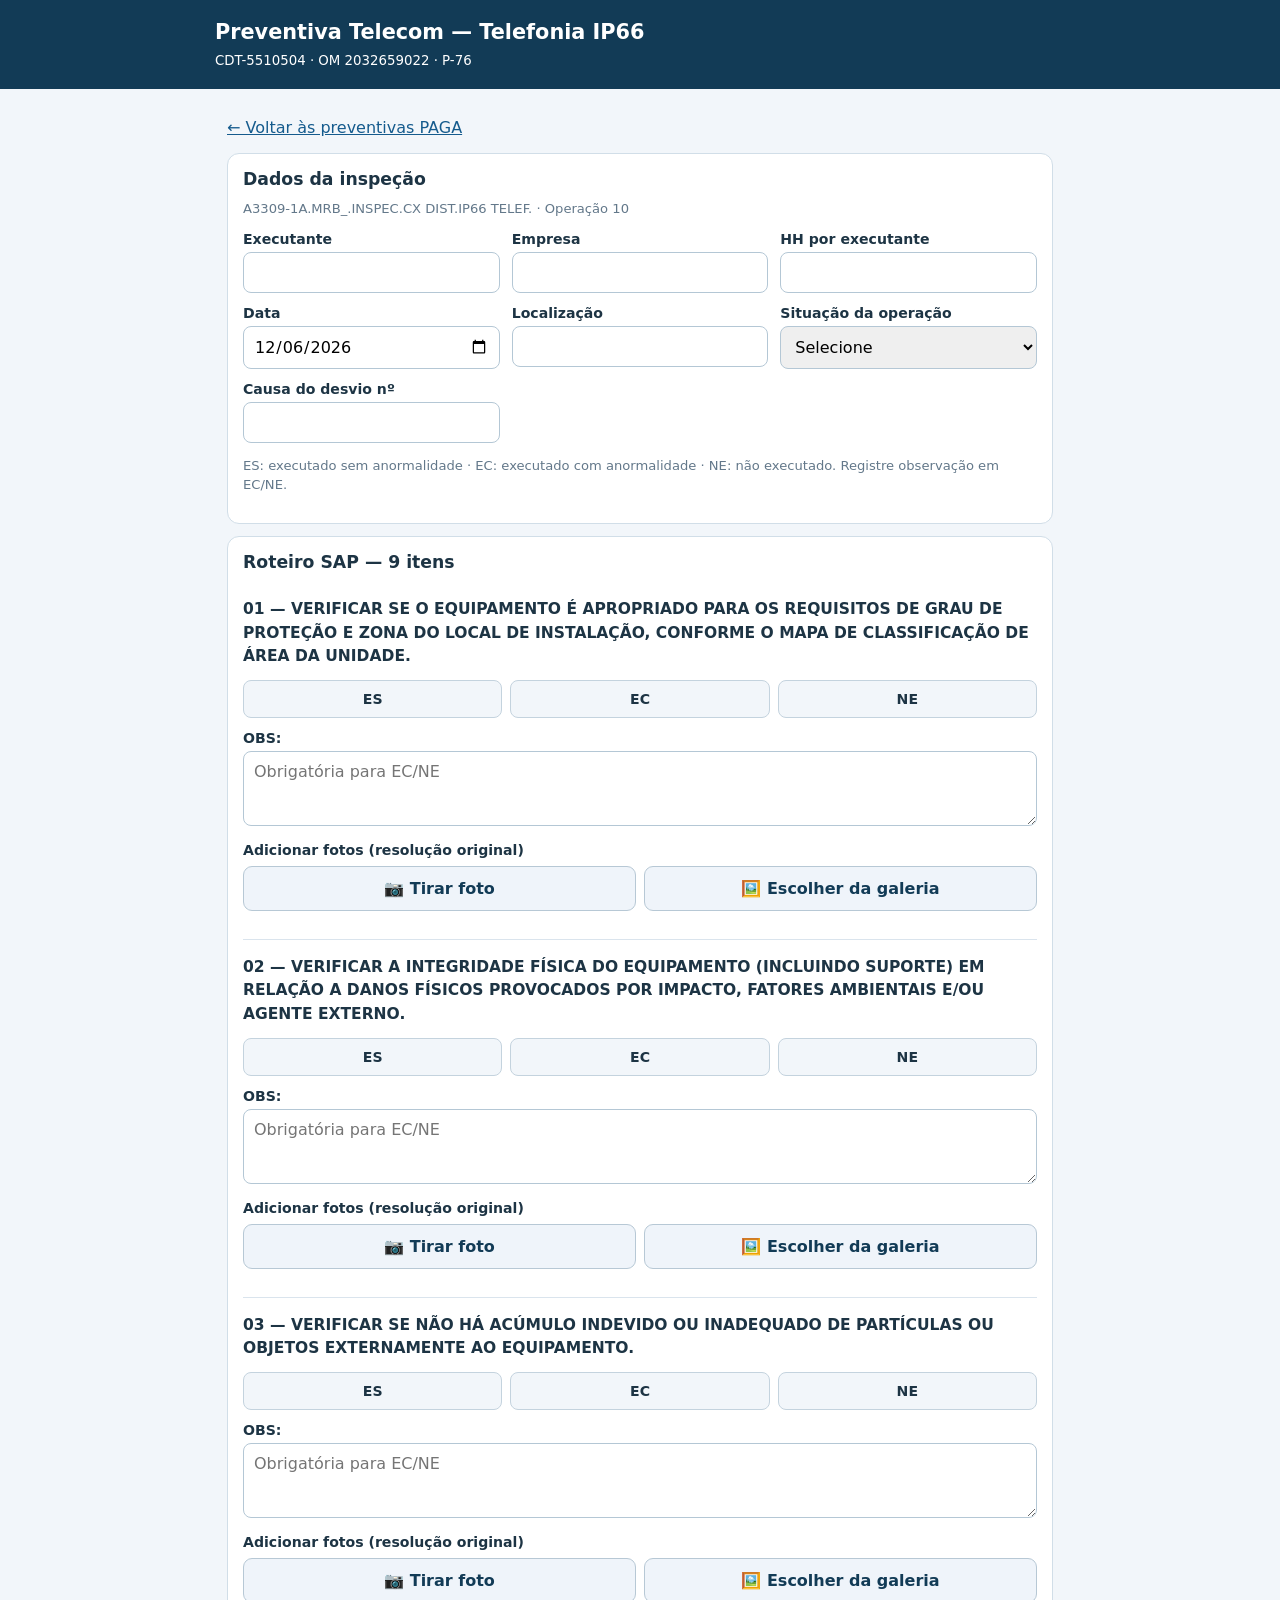
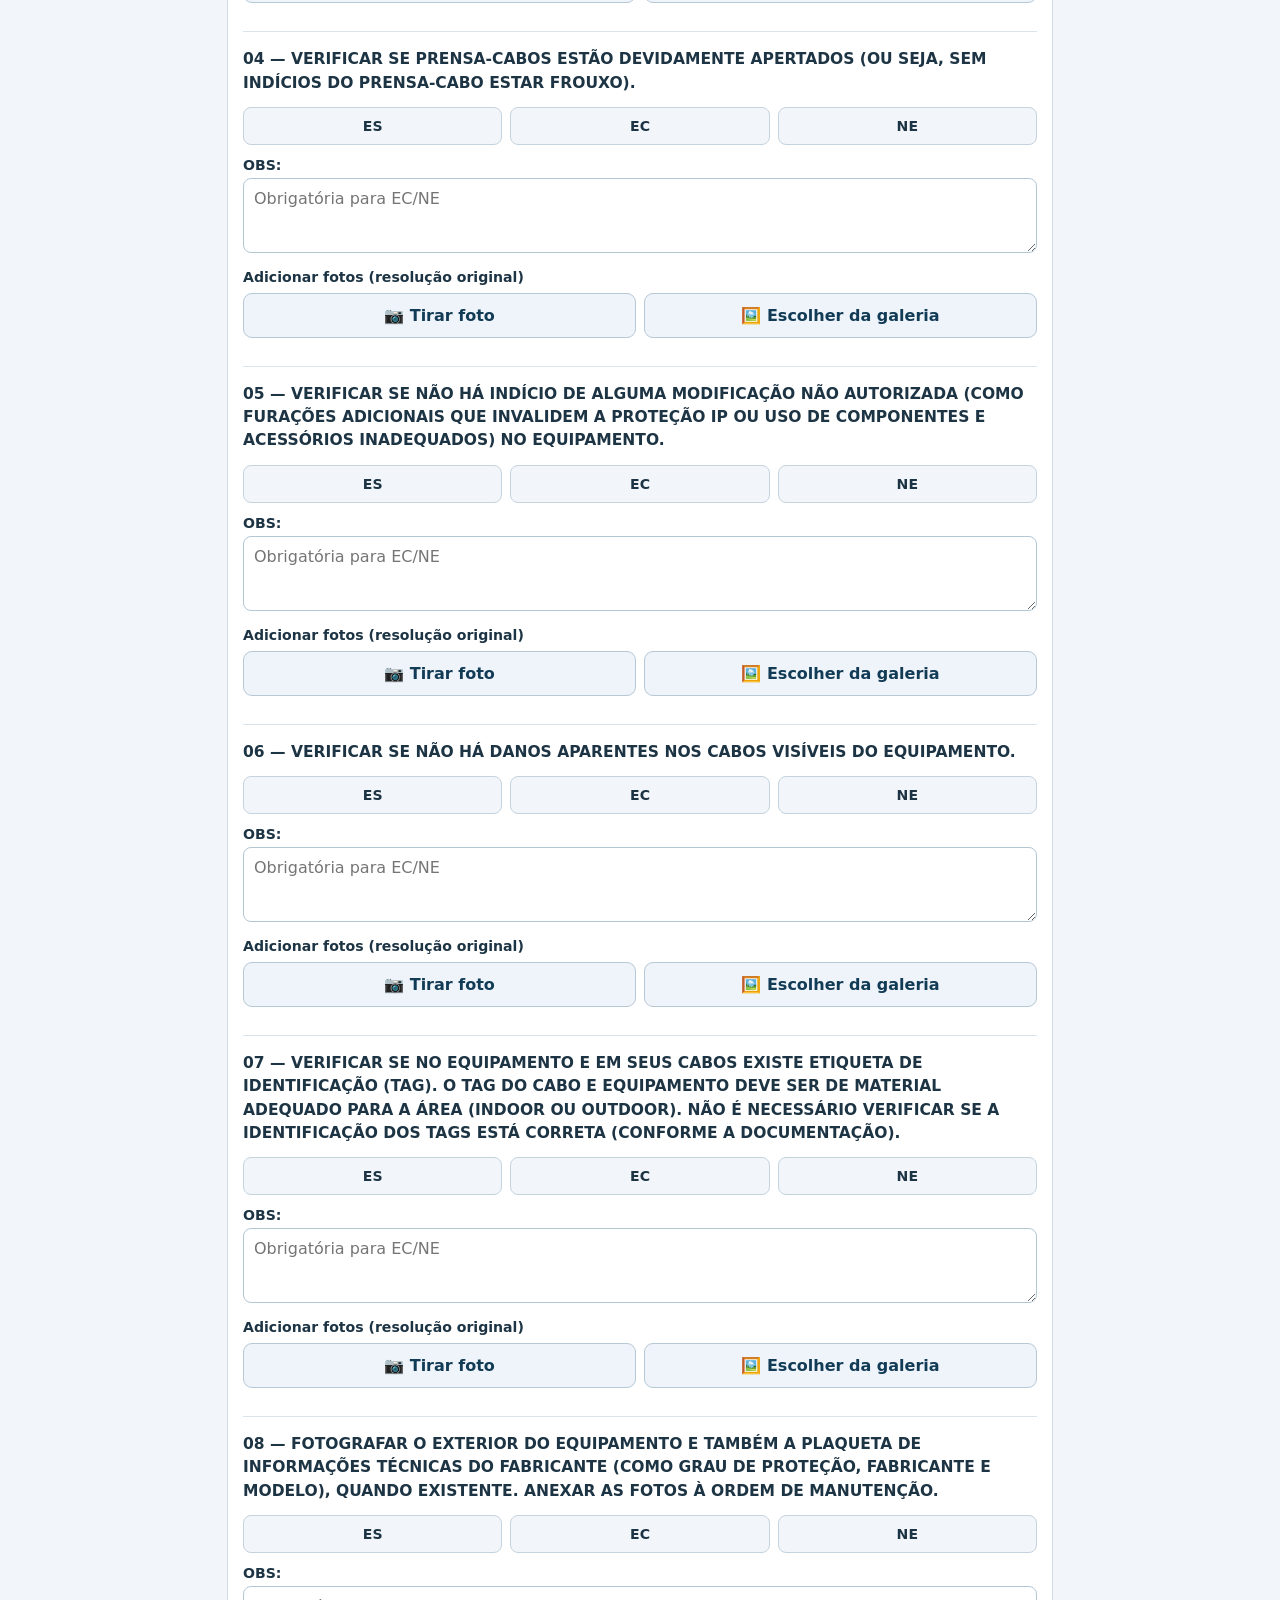
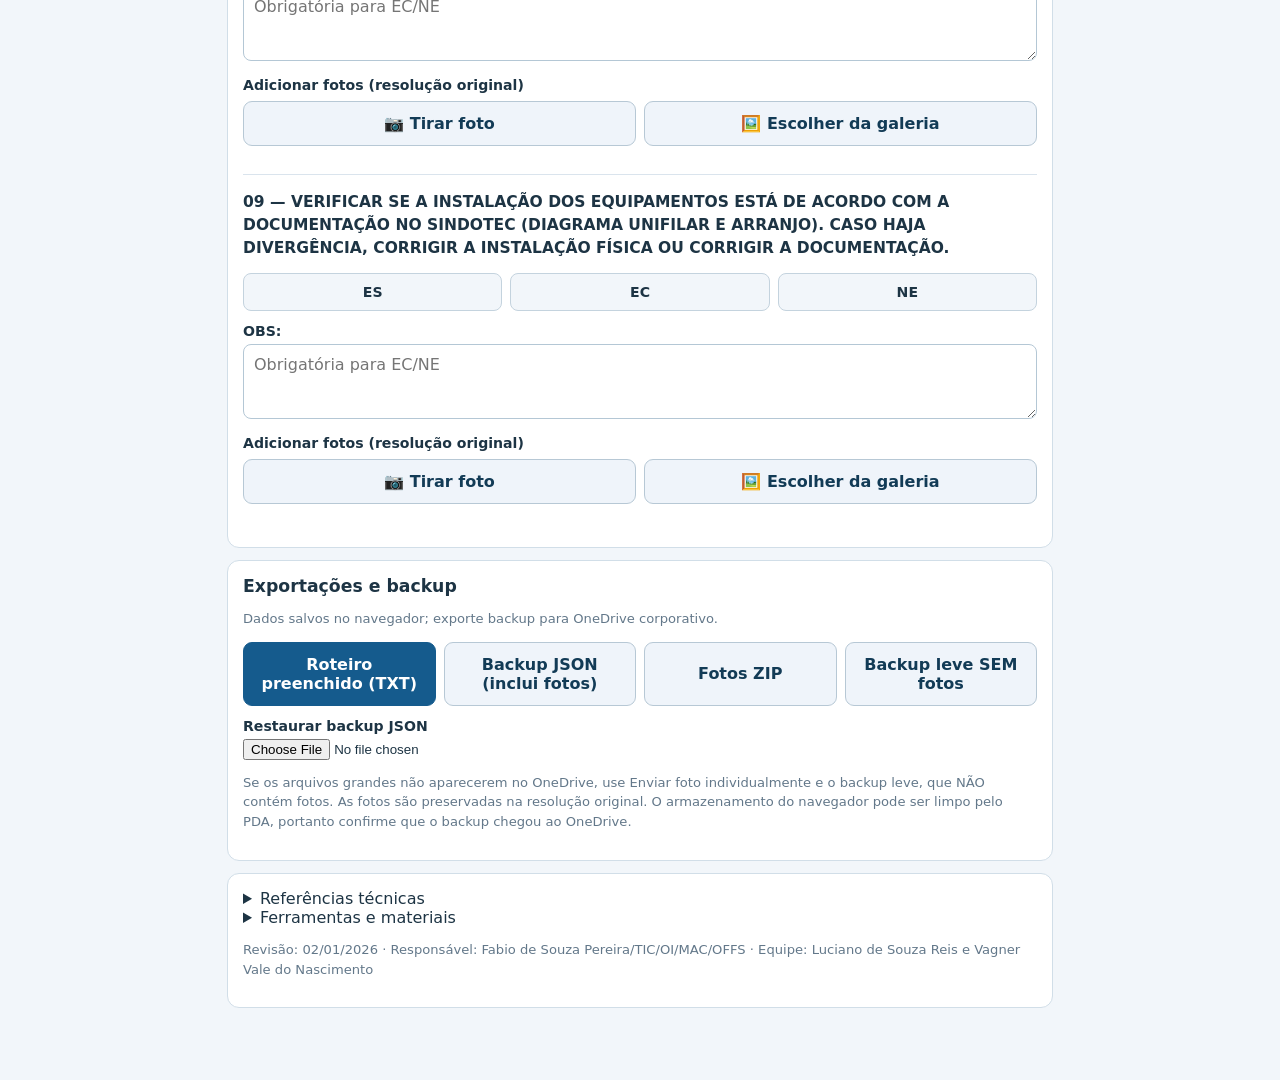
==== cdt.html @ 67b3287f "Facilitar exportação no PDA: envio individual de fotos e backup leve" ====
<!doctype html><html lang="pt-BR"><head><meta charset="utf-8"><meta name="viewport" content="width=device-width,initial-scale=1"><meta name="theme-color" content="#123b56"><title>Preventiva CDT-5510504 | P76</title><style>
:root{font-family:system-ui,-apple-system,Segoe UI,sans-serif;background:#f2f6fa;color:#1d3444}*{box-sizing:border-box}body{margin:0}header{background:#123b56;color:white;padding:20px 14px}header div,main{max-width:850px;margin:auto}h1{font-size:1.3rem;margin:0 0 6px}h2{font-size:1.08rem;margin:0 0 10px}main{padding:13px 12px 60px}.card{background:white;border:1px solid #d1dee8;padding:15px;border-radius:12px;margin:12px 0}label{font-size:.88rem;font-weight:600;display:block;margin:12px 0 5px}input:not([type=radio]):not([type=file]),select,textarea{font:inherit;width:100%;padding:10px;border:1px solid #b4c7d5;border-radius:8px}textarea{min-height:75px;resize:vertical}button{font:inherit;font-weight:600;border:1px solid #b7c8d5;background:#eff4fa;color:#123b56;border-radius:9px;padding:12px;cursor:pointer}.primary{background:#155b8d;color:white;border-color:#155b8d}.grid{display:grid;grid-template-columns:repeat(auto-fit,minmax(210px,1fr));gap:0 12px}.actions{display:flex;flex-wrap:wrap;gap:8px}.actions button{flex:1 1 170px}.item{border-top:1px solid #dae4ed;padding:16px 0}.item:first-child{border:0}.item h3{font-size:.97rem;line-height:1.5;margin:0 0 10px}.statuses{display:flex;gap:8px;margin:12px 0}.statuses label{position:relative;flex:1;margin:0}.statuses input{position:absolute;opacity:0}.statuses span{display:block;background:#f2f6fa;border:1px solid #c4d3de;border-radius:8px;text-align:center;padding:10px}.statuses input:checked+span{background:#155b8d;color:white;border-color:#155b8d}.hint{font-size:.82rem;color:#63788a;line-height:1.5}pre{font:inherit;font-size:.83rem;white-space:pre-wrap;overflow-wrap:anywhere}.photo{display:flex;justify-content:space-between;align-items:center;gap:5px;border-bottom:1px solid #e1e7ef;padding:7px 0;font-size:.86rem}.photo button{padding:5px 8px}.error{color:#b12e25}a{color:#155b8d} .photo-actions{display:flex;gap:8px;flex-wrap:wrap;margin:8px 0 12px}.photo-actions button{flex:1 1 145px;min-height:44px} </style></head><body>
<header><div><h1>Preventiva Telecom — Telefonia IP66</h1><small>CDT-5510504 · OM 2032659022 · P-76</small></div></header>
<main><p><a href="./">← Voltar às preventivas PAGA</a></p>
<section class="card"><h2>Dados da inspeção</h2><div class="hint">A3309-1A.MRB_.INSPEC.CX DIST.IP66 TELEF. · Operação 10</div><div class="grid">
<div><label for="name">Executante</label><input id="name"></div><div><label for="company">Empresa</label><input id="company"></div><div><label for="hours">HH por executante</label><input id="hours" inputmode="decimal"></div><div><label for="date">Data</label><input id="date" type="date"></div><div><label for="location">Localização</label><input id="location"></div><div><label for="outcome">Situação da operação</label><select id="outcome"><option value="">Selecione</option><option>CONCLUÍDA</option><option>NÃO CONCLUÍDA</option><option>NÃO EXECUTADA</option></select></div><div><label for="deviation">Causa do desvio nº</label><input id="deviation"></div></div>
<p class="hint">ES: executado sem anormalidade · EC: executado com anormalidade · NE: não executado. Registre observação em EC/NE.</p></section>
<section class="card"><h2>Roteiro SAP — 9 itens</h2><div id="items"></div></section>
<section class="card"><h2>Exportações e backup</h2><p class="hint" id="saved">Dados salvos no navegador; exporte backup para OneDrive corporativo.</p><div class="actions"><button class="primary" id="txt">Roteiro preenchido (TXT)</button><button id="backup">Backup JSON (inclui fotos)</button><button id="zip">Fotos ZIP</button><button id="light">Backup leve SEM fotos</button></div><label for="restore">Restaurar backup JSON</label><input type="file" id="restore" accept=".json,application/json"><p class="hint">Se os arquivos grandes não aparecerem no OneDrive, use Enviar foto individualmente e o backup leve, que NÃO contém fotos. As fotos são preservadas na resolução original. O armazenamento do navegador pode ser limpo pelo PDA, portanto confirme que o backup chegou ao OneDrive.</p></section>
<section class="card"><details><summary>Referências técnicas</summary><pre id="refs"></pre></details><details><summary>Ferramentas e materiais</summary><pre id="materials"></pre></details><p class="hint">Revisão: 02/01/2026 · Responsável: Fabio de Souza Pereira/TIC/OI/MAC/OFFS · Equipe: Luciano de Souza Reis e Vagner Vale do Nascimento</p></section></main>
<script>
const ITEMS=["VERIFICAR SE O EQUIPAMENTO É APROPRIADO PARA OS REQUISITOS DE GRAU DE PROTEÇÃO E ZONA DO LOCAL DE INSTALAÇÃO, CONFORME O MAPA DE CLASSIFICAÇÃO DE ÁREA DA UNIDADE.","VERIFICAR A INTEGRIDADE FÍSICA DO EQUIPAMENTO (INCLUINDO SUPORTE) EM RELAÇÃO A DANOS FÍSICOS PROVOCADOS POR IMPACTO, FATORES AMBIENTAIS E/OU AGENTE EXTERNO.","VERIFICAR SE NÃO HÁ ACÚMULO INDEVIDO OU INADEQUADO DE PARTÍCULAS OU OBJETOS EXTERNAMENTE AO EQUIPAMENTO.","VERIFICAR SE PRENSA-CABOS ESTÃO DEVIDAMENTE APERTADOS (OU SEJA, SEM INDÍCIOS DO PRENSA-CABO ESTAR FROUXO).","VERIFICAR SE NÃO HÁ INDÍCIO DE ALGUMA MODIFICAÇÃO NÃO AUTORIZADA (COMO FURAÇÕES ADICIONAIS QUE INVALIDEM A PROTEÇÃO IP OU USO DE COMPONENTES E ACESSÓRIOS INADEQUADOS) NO EQUIPAMENTO.","VERIFICAR SE NÃO HÁ DANOS APARENTES NOS CABOS VISÍVEIS DO EQUIPAMENTO.","VERIFICAR SE NO EQUIPAMENTO E EM SEUS CABOS EXISTE ETIQUETA DE IDENTIFICAÇÃO (TAG). O TAG DO CABO E EQUIPAMENTO DEVE SER DE MATERIAL ADEQUADO PARA A ÁREA (INDOOR OU OUTDOOR). NÃO É NECESSÁRIO VERIFICAR SE A IDENTIFICAÇÃO DOS TAGS ESTÁ CORRETA (CONFORME A DOCUMENTAÇÃO).","FOTOGRAFAR O EXTERIOR DO EQUIPAMENTO E TAMBÉM A PLAQUETA DE INFORMAÇÕES TÉCNICAS DO FABRICANTE (COMO GRAU DE PROTEÇÃO, FABRICANTE E MODELO), QUANDO EXISTENTE. ANEXAR AS FOTOS À ORDEM DE MANUTENÇÃO.","VERIFICAR SE A INSTALAÇÃO DOS EQUIPAMENTOS ESTÁ DE ACORDO COM A DOCUMENTAÇÃO NO SINDOTEC (DIAGRAMA UNIFILAR E ARRANJO). CASO HAJA DIVERGÊNCIA, CORRIGIR A INSTALAÇÃO FÍSICA OU CORRIGIR A DOCUMENTAÇÃO."],REFS="PE-1PBR-00208 - MANUAL DE SEGURANÇA (MS)\nPE-1PBR-00210 - MS - PERMISSÃO PARA TRABALHO\nPE-2E&P-00972 - PRESERVAÇÃO DE EQUIPAMENTOS E INSTALAÇÕES DE SUPERFÍCIE DO E&P\nPE-2E&P-00955 - INSPEÇÃO DE INSTALAÇÕES ELÉTRICAS EM ÁREAS CLASSIFICADAS NO E&P\nNR10 - SEGURANÇA EM INSTALAÇÕES E SERVIÇOS EM ELETRICIDADE\nNR37 - SEGURANÇA E SAÚDE EM PLATAFORMAS DE PETRÓLEO – ITEM 37.14.6 E 37.14.8\nABNT NBR IEC 61892-7 - INSTALAÇÕES ELÉTRICAS MARÍTIMAS – PARTE 7: ÁREAS CLASSIFICADAS\nABNT NBR IEC 60079-17 – ATMOSFERAS EXPLOSIVAS – PARTE 17: INSPEÇÃO E MANUTENÇÃO DE INSTALAÇÕES ELÉTRICAS\nMAPA DE CLASSIFICAÇÃO DE AREA DA UNIDADE\nPR-3000.00-5510-760-P17-022 - PRESERVAÇÃO DE EQUIPAMENTOS DE TELECOMUNICAÇÕES EM UNIDADES MARÍTIMAS, DISPONÍVEL NO SINDOTEC\nMANUAL DO EQUIPAMENTO\nFOLHA DE DADOS DO EQUIPAMENTO",MATERIALS="TRINCHA DE 2\"\nESCOVA COM CERDAS DE LATÃO\nCÂMERA OU PDA PARA FOTOGRAFAR O EQUIPAMENTO\nGRAXA LUBRIFICANTE PARA JUNTAS FLANGEADAS, ROSQUEADAS E PARAFUSOS\nPROTETIVO CEROSO COM VCI\nDIFUSOR VCI\nDESENGRAXANTE COM VCI\nINIBIDOR DE CORROSÃO VCI BASE AQUOSA\nPROTETIVO CEROSO COM VCI\nREMOVEDOR DE CORROSÃO EM GEL\nTRAPO\nFITA DE PETROLATO\nGRAXA DE SILICONE PARA O-RING\nVASELINA SÓLIDA",TAG='CDT-5510504',OM='2032659022',KEY='p76-telefonia-cdt-v1';
const $=id=>document.getElementById(id),fields=['name','company','hours','date','location','outcome','deviation'];
const newData=()=>({name:'',company:'',hours:'',date:'',location:'',outcome:'',deviation:'',nextPhoto:1,items:ITEMS.map(()=>({status:'',obs:'',photos:[]}))});
let d=newData(),saveTimer;const esc=s=>String(s||'').replace(/[&<>"']/g,c=>({'&':'&amp;','<' : '&lt;','>':'&gt;','"':'&quot;',"'":'&#39;'}[c]));
function save(){clearTimeout(saveTimer);saveTimer=setTimeout(()=>{try{localStorage.setItem(KEY,JSON.stringify(d));$('saved').textContent='Dados salvos automaticamente no navegador.';$('saved').className='hint'}catch(e){$('saved').textContent='Falha ao salvar: armazenamento bloqueado ou cheio! Exporte backup imediatamente.';$('saved').className='hint error'}},250)}
function seq(){let max=0;d.items.forEach(i=>i.photos.forEach(p=>max=Math.max(max,Number(p.seq)||0)));const n=Math.max(max+1,d.nextPhoto||1);d.nextPhoto=n+1;return n}
function photoName(p){let ext=((p.name.match(/\.([a-z0-9]+)$/i)||[])[1]||(p.type||'image/jpeg').split('/')[1]||'jpg').replace(/[^a-z0-9]/gi,'').toLowerCase();return TAG+'_'+p.seq+'.'+ext}
function draw(){fields.forEach(k=>$(k).value=d[k]||'');const root=$('items');root.replaceChildren();ITEMS.forEach((description,i)=>{const item=d.items[i],div=document.createElement('div');div.className='item';const title=document.createElement('h3');title.textContent=String(i+1).padStart(2,'0')+' — '+description;div.append(title);
const radio=document.createElement('div');radio.className='statuses';for(const s of ['ES','EC','NE']){const l=document.createElement('label'),input=document.createElement('input'),span=document.createElement('span');input.type='radio';input.name='status'+i;input.value=s;input.checked=item.status===s;input.onchange=()=>{item.status=s;save()};span.textContent=s;l.append(input,span);radio.append(l)}div.append(radio);
const ol=document.createElement('label');ol.textContent='OBS:';const ta=document.createElement('textarea');ta.value=item.obs;ta.placeholder='Obrigatória para EC/NE';ta.oninput=()=>{item.obs=ta.value;save()};div.append(ol,ta);
const pl=document.createElement('label');pl.textContent='Adicionar fotos (resolução original)';
const camera=document.createElement('input'),gallery=document.createElement('input');
for(const el of [camera,gallery]){el.type='file';el.accept='image/*';el.style.position='absolute';el.style.width='1px';el.style.height='1px';el.style.opacity='0';el.style.pointerEvents='none';el.tabIndex=-1}
camera.setAttribute('capture','environment');gallery.multiple=true;
const onPhoto=async e=>{for(const f of Array.from(e.target.files||[])){try{const url=await toData(f);item.photos.push({name:f.name,type:f.type,data:url,seq:seq()})}catch(err){alert('Não foi possível ler a foto: '+err.message)}}save();draw()};
camera.onchange=onPhoto;gallery.onchange=onPhoto;
const options=document.createElement('div');options.className='photo-actions';
const take=document.createElement('button');take.type='button';take.textContent='📷 Tirar foto';take.onclick=()=>camera.click();
const choose=document.createElement('button');choose.type='button';choose.textContent='🖼️ Escolher da galeria';choose.onclick=()=>gallery.click();
options.append(take,choose);div.append(pl,options,camera,gallery);
item.photos.forEach((p,j)=>{const line=document.createElement('div');line.className='photo';const txt=document.createElement('span');txt.textContent=photoName(p);const b=document.createElement('button');b.textContent='Excluir';b.onclick=()=>{if(confirm('Excluir esta foto?')){item.photos.splice(j,1);save();draw()}};const send=document.createElement('button');send.textContent='Enviar foto';send.type='button';send.onclick=()=>shareOne(p,photoName(p));line.append(txt,send,b);div.append(line)});root.append(div)})}
function toData(file){return new Promise((res,rej)=>{const r=new FileReader;r.onload=()=>res(r.result);r.onerror=()=>rej(Error('Falha de leitura'));r.readAsDataURL(file)})}
fields.forEach(k=>$(k).addEventListener('input',()=>{d[k]=$(k).value;save()}));
async function shareOne(p,name){try{const b=new Blob([dataBytes(p.data)],{type:p.type||'image/jpeg'}),f=new File([b],name,{type:b.type});if(navigator.share&&navigator.canShare&&navigator.canShare({files:[f]})){await navigator.share({files:[f],title:name});$('saved').textContent='Compartilhamento solicitado para '+name+'. Confira no OneDrive.'}else{download(b,name);$('saved').textContent='Download solicitado para '+name+'. Confira no OneDrive.'}}catch(e){$('saved').textContent=e.name==='AbortError'?'Envio cancelado.':'Falha ao enviar '+name+': '+e.message}}
function download(blob,name){const url=URL.createObjectURL(blob),a=document.createElement('a');a.href=url;a.download=name;document.body.append(a);a.click();a.remove();setTimeout(()=>URL.revokeObjectURL(url),30000)}
$('txt').onclick=()=>{let err=[];d.items.forEach((v,i)=>{if(!v.status)err.push('Item '+(i+1)+' sem status');if(v.status!=='ES'&&v.status&&!v.obs.trim())err.push('Item '+(i+1)+' sem observação')});if(!d.outcome)err.push('Situação da operação não informada');if(err.length&&!confirm(err.join('\n')+'\nExportar mesmo assim?'))return;
const date=d.date?new Date(d.date+'T12:00:00').toLocaleDateString('pt-BR',{weekday:'long',day:'numeric',month:'long',year:'numeric'}):'DATA NÃO INFORMADA';
const lines=[OM+'        10        P.XXXXX.TEL.CAIXA DIST TELEF '+TAG,'',date,'','07:48','','A3309-1A.MRB_.INSPEC.CX DIST.IP66 TELEF.','','EXECUTANTE (S)','','NOME                                   ! EMPRESA  ! HH POR/EXEC',d.name+' ! '+d.company+' ! '+d.hours,'','PREVENTIVA TELECOM ANUAL - INSPECIONAR CAIXA DISTRIBUICAO IP66 TELEFONIA','','PARA STATUS DIFERENTES DE "ES" FAVOR ADICIONAR OBSERVAÇÕES.','','IDENTIFICAR CADA ITEM QUANTO A SUA EXECUÇÃO:','','( ES ) EXECUTADO SEM ANORMALIDADE','( EC ) EXECUTADO COM ANORMALIDADE','( NE ) NÃO EXECUTADO',''];
d.items.forEach((x,i)=>{lines.push(String(i+1).padStart(2,'0')+' ( '+(x.status||'  ')+' ) '+ITEMS[i],'','OBS: '+x.obs);if(x.photos.length)lines.push('FOTOS: '+x.photos.map(photoName).join(', '));lines.push('')});
lines.push('--------------------------------------------------------------','','REFERÊNCIAS TÉCNICAS:','',REFS,'','--------------------------------------------------------------','','FERRAMENTAS E MATERIAIS NECESSÁRIOS:','',MATERIALS,'','--------------------------------------------------------------','','Revisão: 02/01/2026','','Responsável:','-Fabio de Souza Pereira/TIC/OI/MAC/OFFS','','Equipe:','-Luciano de Souza Reis (TIC/OI/MAC/OFFS)','-Vagner Vale do Nascimento/TIC/OI/MAC/OFFS','','................................................................','','01-SITUAÇÃO DA OPERAÇÃO:','','( '+(d.outcome==='CONCLUÍDA'?'X':' ')+' ) CONCLUÍDA ( '+(d.outcome==='NÃO CONCLUÍDA'?'X':' ')+' ) NÃO CONCLUÍDA ( '+(d.outcome==='NÃO EXECUTADA'?'X':' ')+' ) NÃO EXECUTADA','','02-CAUSA DO DESVIO No. ( '+d.deviation+' ) - Usar Tabela 1');
download(new Blob([lines.join('\r\n')],{type:'text/plain;charset=utf-8'}),OM+'_'+TAG+'_preenchida.txt')};
$('backup').onclick=()=>{try{const b=new Blob([JSON.stringify({version:1,exported:new Date().toISOString(),record:d})],{type:'application/json'});$('saved').textContent='Backup de '+(b.size/1048576).toFixed(1)+' MB solicitado. Confira no OneDrive.';download(b,TAG+'_backup.json')}catch(e){$('saved').textContent='Falha na preparação: '+e.message}};
$('light').onclick=()=>{const copy=JSON.parse(JSON.stringify(d));copy.items.forEach(it=>it.photos=[]);download(new Blob([JSON.stringify({version:1,exported:new Date().toISOString(),record:copy})],{type:'application/json'}),TAG+'_backup_SEM_FOTOS.json');$('saved').textContent='Backup SEM FOTOS solicitado. Envie as fotos individualmente.'};
function bytes(s){return new TextEncoder().encode(s)}function dataBytes(data){const v=atob(data.split(',')[1]),a=new Uint8Array(v.length);for(let i=0;i<v.length;i++)a[i]=v.charCodeAt(i);return a}
function crc32(b){let c=0xffffffff;for(const v of b){c^=v;for(let j=0;j<8;j++)c=(c>>>1)^((c&1)?0xedb88320:0)}return (c^0xffffffff)>>>0}
function zip(files){let off=0;const chunks=[],central=[];function put(view,pos,num,size){for(let j=0;j<size;j++)view.setUint8(pos+j,(num>>>(8*j))&255)}for(const f of files){const name=bytes(f.name),payload=f.bytes,crc=crc32(payload),local=new Uint8Array(30+name.length),v=new DataView(local.buffer);put(v,0,0x04034b50,4);put(v,4,20,2);put(v,6,0x0800,2);put(v,14,crc,4);put(v,18,payload.length,4);put(v,22,payload.length,4);put(v,26,name.length,2);local.set(name,30);chunks.push(local,payload);const c=new Uint8Array(46+name.length),cv=new DataView(c.buffer);put(cv,0,0x02014b50,4);put(cv,4,20,2);put(cv,6,20,2);put(cv,8,0x0800,2);put(cv,16,crc,4);put(cv,20,payload.length,4);put(cv,24,payload.length,4);put(cv,28,name.length,2);put(cv,42,off,4);c.set(name,46);central.push(c);off+=local.length+payload.length}const end=new Uint8Array(22),ev=new DataView(end.buffer);put(ev,0,0x06054b50,4);put(ev,8,files.length,2);put(ev,10,files.length,2);put(ev,12,central.reduce((a,c)=>a+c.length,0),4);put(ev,16,off,4);return new Blob([...chunks,...central,end],{type:'application/zip'})}
$('zip').onclick=()=>{const list=d.items.flatMap(i=>i.photos.map(p=>({name:photoName(p),bytes:dataBytes(p.data)})));if(!list.length){alert('Nenhuma foto para exportar.');return}const b=zip(list);$('saved').textContent='ZIP de '+(b.size/1048576).toFixed(1)+' MB solicitado. Se falhar, use Enviar foto.';download(b,TAG+'_fotos.zip')};
$('restore').onchange=async e=>{try{const v=JSON.parse(await e.target.files[0].text()).record;if(!v?.items||v.items.length!==9)throw Error('Backup incompatível');if(!confirm('Substituir os dados atuais?'))return;d=v;draw();save()}catch(err){alert(err.message)}};
$('refs').textContent=REFS;$('materials').textContent=MATERIALS;try{const raw=localStorage.getItem(KEY);if(raw){const v=JSON.parse(raw);if(v.items?.length===9)d=v}else d.date=new Date().toISOString().slice(0,10)}catch(e){$('saved').textContent='Não foi possível carregar o armazenamento anterior.'}draw();
</script></body></html>
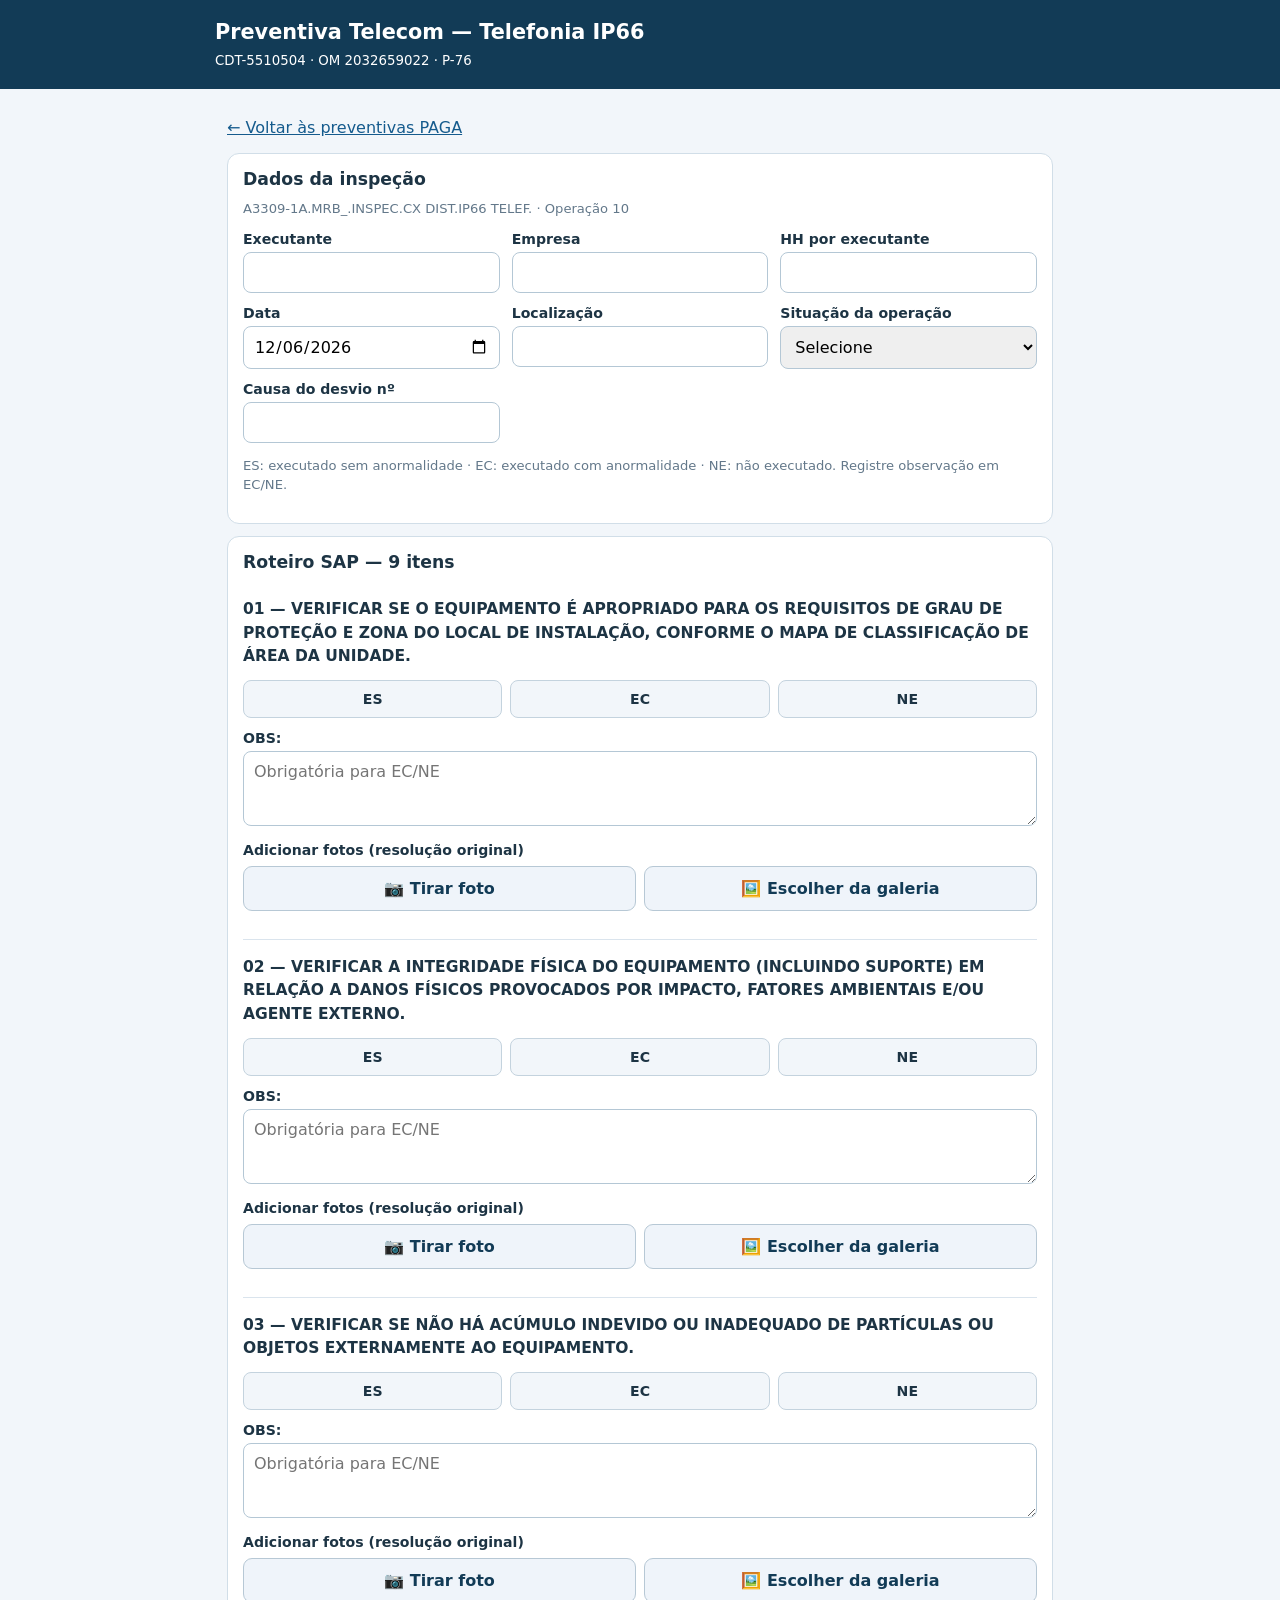
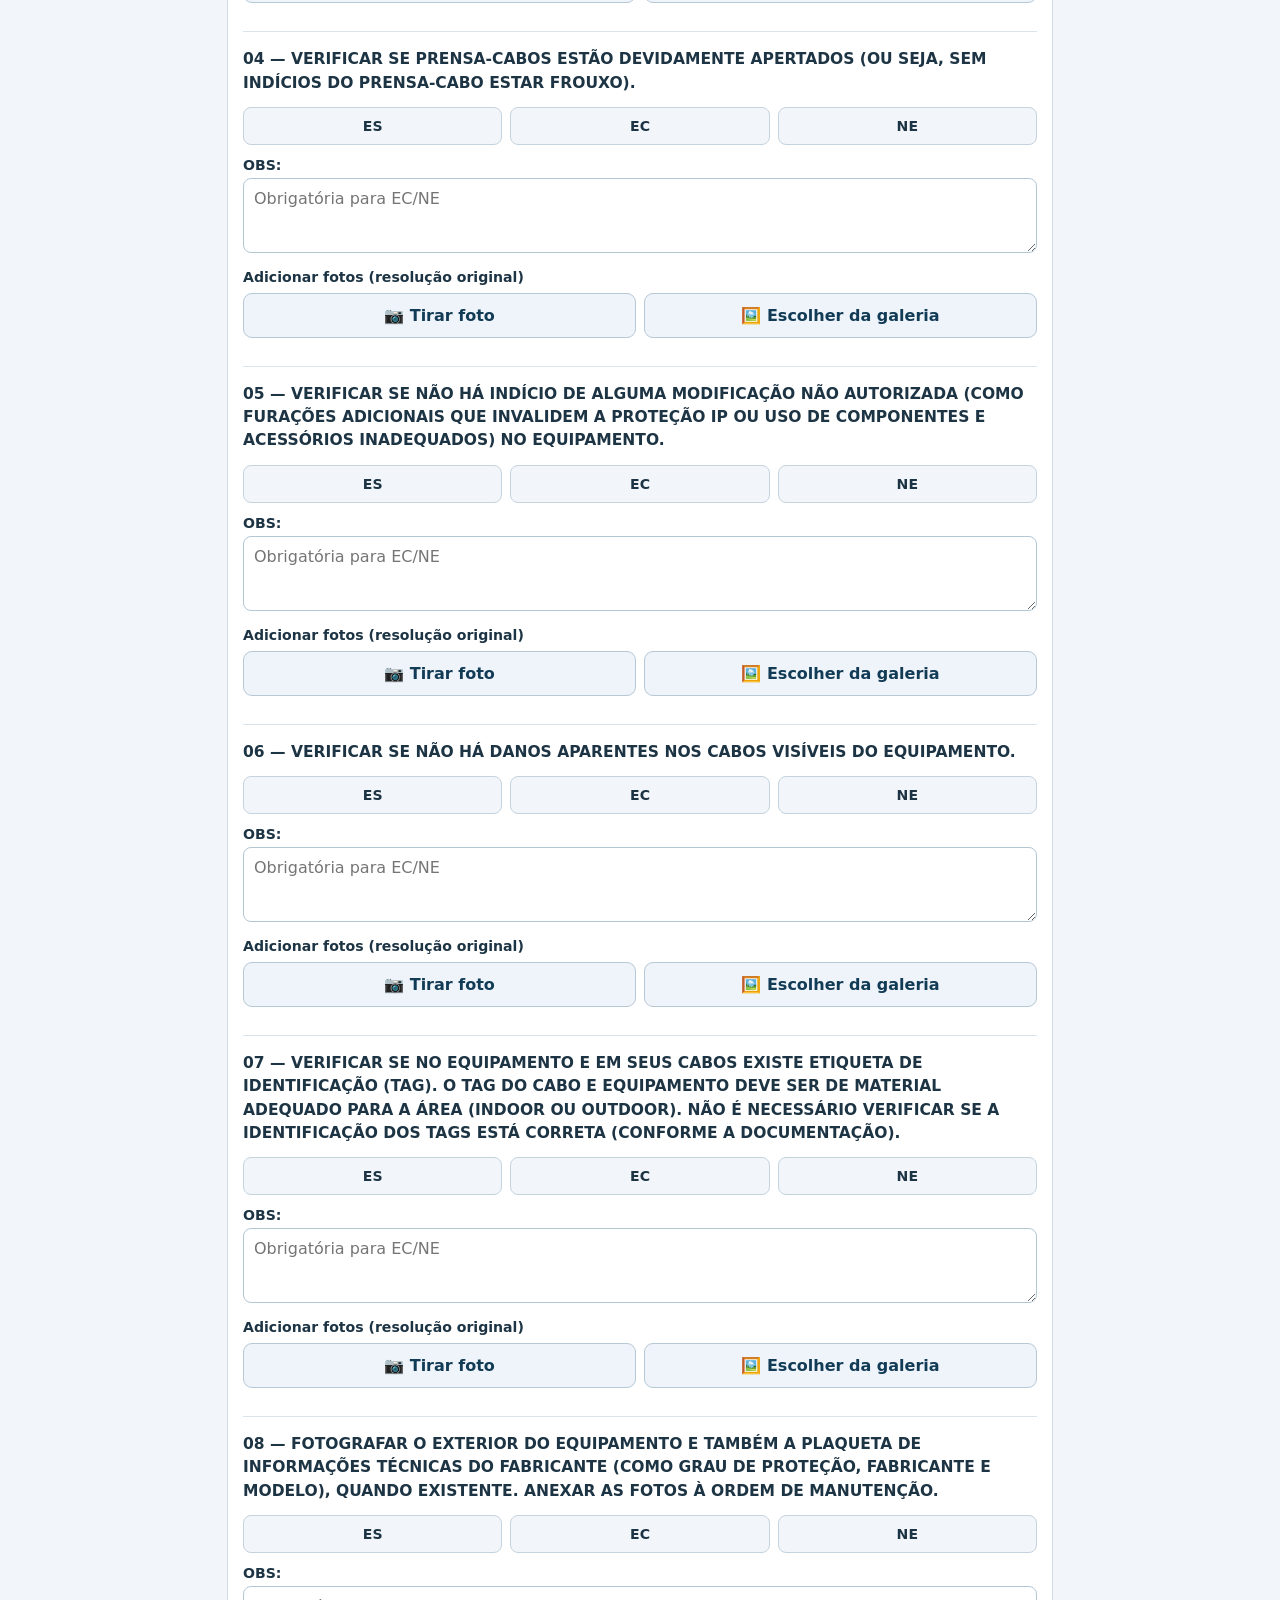
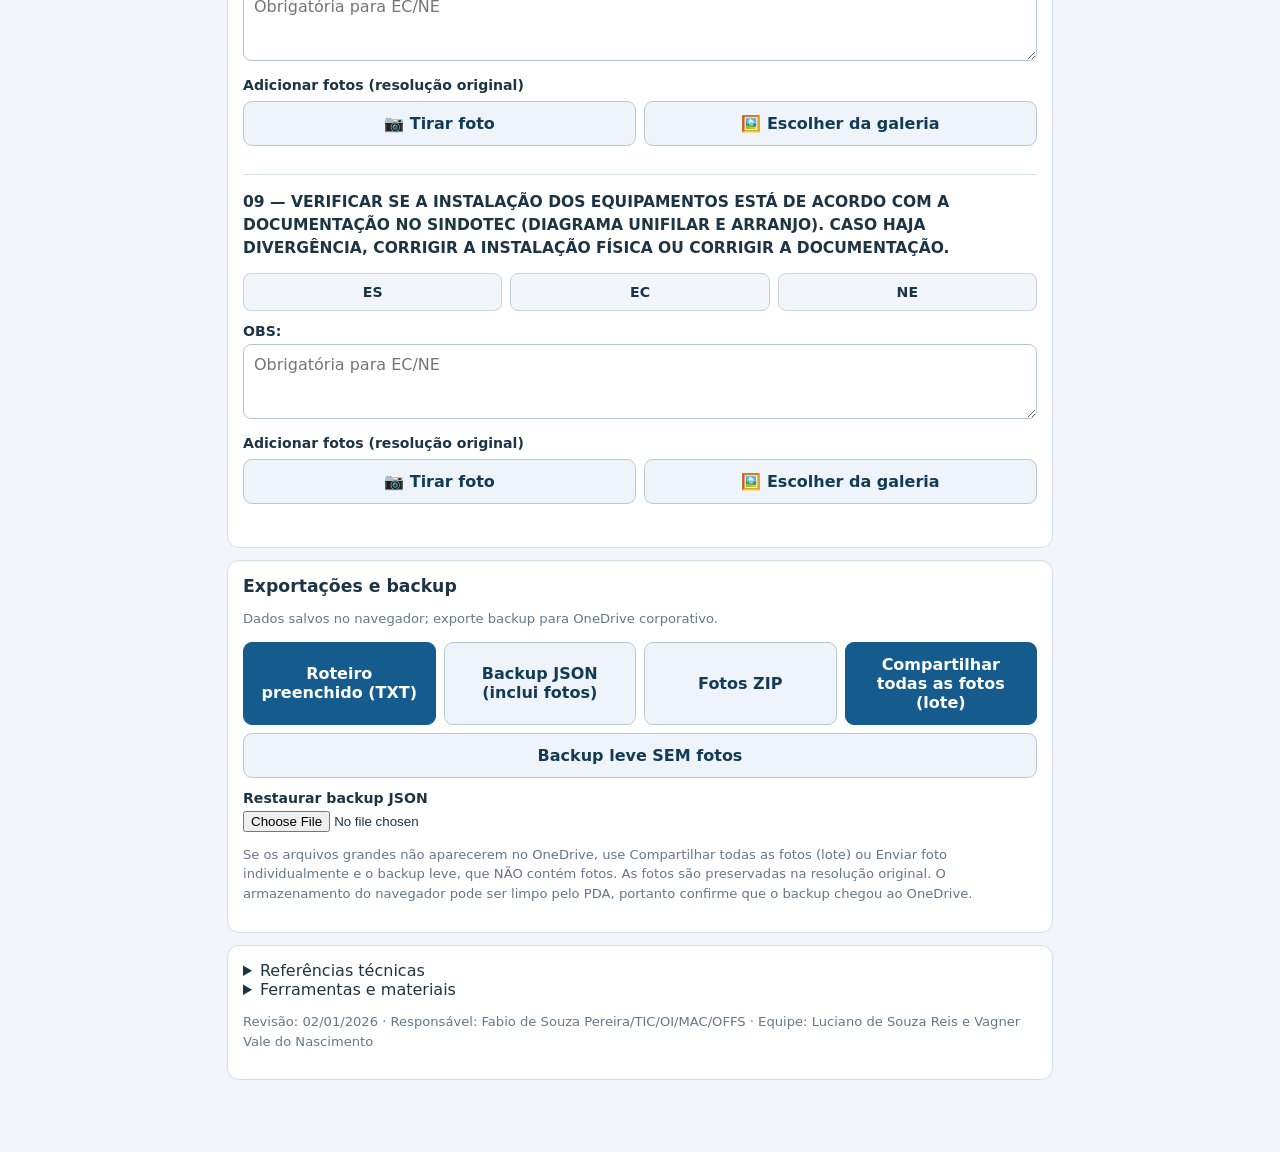
==== commit ba4e9627: "Permitir compartilhar fotos em lote com OneDrive via Android" ====
--- a/cdt.html
+++ b/cdt.html
@@ -6,7 +6,7 @@
 <div><label for="name">Executante</label><input id="name"></div><div><label for="company">Empresa</label><input id="company"></div><div><label for="hours">HH por executante</label><input id="hours" inputmode="decimal"></div><div><label for="date">Data</label><input id="date" type="date"></div><div><label for="location">Localização</label><input id="location"></div><div><label for="outcome">Situação da operação</label><select id="outcome"><option value="">Selecione</option><option>CONCLUÍDA</option><option>NÃO CONCLUÍDA</option><option>NÃO EXECUTADA</option></select></div><div><label for="deviation">Causa do desvio nº</label><input id="deviation"></div></div>
 <p class="hint">ES: executado sem anormalidade · EC: executado com anormalidade · NE: não executado. Registre observação em EC/NE.</p></section>
 <section class="card"><h2>Roteiro SAP — 9 itens</h2><div id="items"></div></section>
-<section class="card"><h2>Exportações e backup</h2><p class="hint" id="saved">Dados salvos no navegador; exporte backup para OneDrive corporativo.</p><div class="actions"><button class="primary" id="txt">Roteiro preenchido (TXT)</button><button id="backup">Backup JSON (inclui fotos)</button><button id="zip">Fotos ZIP</button><button id="light">Backup leve SEM fotos</button></div><label for="restore">Restaurar backup JSON</label><input type="file" id="restore" accept=".json,application/json"><p class="hint">Se os arquivos grandes não aparecerem no OneDrive, use Enviar foto individualmente e o backup leve, que NÃO contém fotos. As fotos são preservadas na resolução original. O armazenamento do navegador pode ser limpo pelo PDA, portanto confirme que o backup chegou ao OneDrive.</p></section>
+<section class="card"><h2>Exportações e backup</h2><p class="hint" id="saved">Dados salvos no navegador; exporte backup para OneDrive corporativo.</p><div class="actions"><button class="primary" id="txt">Roteiro preenchido (TXT)</button><button id="backup">Backup JSON (inclui fotos)</button><button id="zip">Fotos ZIP</button><button id="shareBatch" class="primary">Compartilhar todas as fotos (lote)</button><button id="light">Backup leve SEM fotos</button></div><label for="restore">Restaurar backup JSON</label><input type="file" id="restore" accept=".json,application/json"><p class="hint">Se os arquivos grandes não aparecerem no OneDrive, use Compartilhar todas as fotos (lote) ou Enviar foto individualmente e o backup leve, que NÃO contém fotos. As fotos são preservadas na resolução original. O armazenamento do navegador pode ser limpo pelo PDA, portanto confirme que o backup chegou ao OneDrive.</p></section>
 <section class="card"><details><summary>Referências técnicas</summary><pre id="refs"></pre></details><details><summary>Ferramentas e materiais</summary><pre id="materials"></pre></details><p class="hint">Revisão: 02/01/2026 · Responsável: Fabio de Souza Pereira/TIC/OI/MAC/OFFS · Equipe: Luciano de Souza Reis e Vagner Vale do Nascimento</p></section></main>
 <script>
 const ITEMS=["VERIFICAR SE O EQUIPAMENTO É APROPRIADO PARA OS REQUISITOS DE GRAU DE PROTEÇÃO E ZONA DO LOCAL DE INSTALAÇÃO, CONFORME O MAPA DE CLASSIFICAÇÃO DE ÁREA DA UNIDADE.","VERIFICAR A INTEGRIDADE FÍSICA DO EQUIPAMENTO (INCLUINDO SUPORTE) EM RELAÇÃO A DANOS FÍSICOS PROVOCADOS POR IMPACTO, FATORES AMBIENTAIS E/OU AGENTE EXTERNO.","VERIFICAR SE NÃO HÁ ACÚMULO INDEVIDO OU INADEQUADO DE PARTÍCULAS OU OBJETOS EXTERNAMENTE AO EQUIPAMENTO.","VERIFICAR SE PRENSA-CABOS ESTÃO DEVIDAMENTE APERTADOS (OU SEJA, SEM INDÍCIOS DO PRENSA-CABO ESTAR FROUXO).","VERIFICAR SE NÃO HÁ INDÍCIO DE ALGUMA MODIFICAÇÃO NÃO AUTORIZADA (COMO FURAÇÕES ADICIONAIS QUE INVALIDEM A PROTEÇÃO IP OU USO DE COMPONENTES E ACESSÓRIOS INADEQUADOS) NO EQUIPAMENTO.","VERIFICAR SE NÃO HÁ DANOS APARENTES NOS CABOS VISÍVEIS DO EQUIPAMENTO.","VERIFICAR SE NO EQUIPAMENTO E EM SEUS CABOS EXISTE ETIQUETA DE IDENTIFICAÇÃO (TAG). O TAG DO CABO E EQUIPAMENTO DEVE SER DE MATERIAL ADEQUADO PARA A ÁREA (INDOOR OU OUTDOOR). NÃO É NECESSÁRIO VERIFICAR SE A IDENTIFICAÇÃO DOS TAGS ESTÁ CORRETA (CONFORME A DOCUMENTAÇÃO).","FOTOGRAFAR O EXTERIOR DO EQUIPAMENTO E TAMBÉM A PLAQUETA DE INFORMAÇÕES TÉCNICAS DO FABRICANTE (COMO GRAU DE PROTEÇÃO, FABRICANTE E MODELO), QUANDO EXISTENTE. ANEXAR AS FOTOS À ORDEM DE MANUTENÇÃO.","VERIFICAR SE A INSTALAÇÃO DOS EQUIPAMENTOS ESTÁ DE ACORDO COM A DOCUMENTAÇÃO NO SINDOTEC (DIAGRAMA UNIFILAR E ARRANJO). CASO HAJA DIVERGÊNCIA, CORRIGIR A INSTALAÇÃO FÍSICA OU CORRIGIR A DOCUMENTAÇÃO."],REFS="PE-1PBR-00208 - MANUAL DE SEGURANÇA (MS)\nPE-1PBR-00210 - MS - PERMISSÃO PARA TRABALHO\nPE-2E&P-00972 - PRESERVAÇÃO DE EQUIPAMENTOS E INSTALAÇÕES DE SUPERFÍCIE DO E&P\nPE-2E&P-00955 - INSPEÇÃO DE INSTALAÇÕES ELÉTRICAS EM ÁREAS CLASSIFICADAS NO E&P\nNR10 - SEGURANÇA EM INSTALAÇÕES E SERVIÇOS EM ELETRICIDADE\nNR37 - SEGURANÇA E SAÚDE EM PLATAFORMAS DE PETRÓLEO – ITEM 37.14.6 E 37.14.8\nABNT NBR IEC 61892-7 - INSTALAÇÕES ELÉTRICAS MARÍTIMAS – PARTE 7: ÁREAS CLASSIFICADAS\nABNT NBR IEC 60079-17 – ATMOSFERAS EXPLOSIVAS – PARTE 17: INSPEÇÃO E MANUTENÇÃO DE INSTALAÇÕES ELÉTRICAS\nMAPA DE CLASSIFICAÇÃO DE AREA DA UNIDADE\nPR-3000.00-5510-760-P17-022 - PRESERVAÇÃO DE EQUIPAMENTOS DE TELECOMUNICAÇÕES EM UNIDADES MARÍTIMAS, DISPONÍVEL NO SINDOTEC\nMANUAL DO EQUIPAMENTO\nFOLHA DE DADOS DO EQUIPAMENTO",MATERIALS="TRINCHA DE 2\"\nESCOVA COM CERDAS DE LATÃO\nCÂMERA OU PDA PARA FOTOGRAFAR O EQUIPAMENTO\nGRAXA LUBRIFICANTE PARA JUNTAS FLANGEADAS, ROSQUEADAS E PARAFUSOS\nPROTETIVO CEROSO COM VCI\nDIFUSOR VCI\nDESENGRAXANTE COM VCI\nINIBIDOR DE CORROSÃO VCI BASE AQUOSA\nPROTETIVO CEROSO COM VCI\nREMOVEDOR DE CORROSÃO EM GEL\nTRAPO\nFITA DE PETROLATO\nGRAXA DE SILICONE PARA O-RING\nVASELINA SÓLIDA",TAG='CDT-5510504',OM='2032659022',KEY='p76-telefonia-cdt-v1';
@@ -32,6 +32,7 @@
 item.photos.forEach((p,j)=>{const line=document.createElement('div');line.className='photo';const txt=document.createElement('span');txt.textContent=photoName(p);const b=document.createElement('button');b.textContent='Excluir';b.onclick=()=>{if(confirm('Excluir esta foto?')){item.photos.splice(j,1);save();draw()}};const send=document.createElement('button');send.textContent='Enviar foto';send.type='button';send.onclick=()=>shareOne(p,photoName(p));line.append(txt,send,b);div.append(line)});root.append(div)})}
 function toData(file){return new Promise((res,rej)=>{const r=new FileReader;r.onload=()=>res(r.result);r.onerror=()=>rej(Error('Falha de leitura'));r.readAsDataURL(file)})}
 fields.forEach(k=>$(k).addEventListener('input',()=>{d[k]=$(k).value;save()}));
+async function shareBatchPhotos(){const list=d.items.flatMap(item=>item.photos.map(p=>({p,name:photoName(p)})));if(!list.length){alert('Nenhuma foto registrada.');return}const mb=list.reduce((sum,x)=>sum+(x.p.data?.length||0)*0.75,0)/1048576;if(!confirm('Compartilhar '+list.length+' foto(s) de '+TAG+' em uma operação (aprox. '+mb.toFixed(1)+' MB)? O OneDrive poderá solicitar a pasta uma única vez.'))return;try{if(!navigator.share||!navigator.canShare){$('saved').textContent='Compartilhamento de vários arquivos não disponível no navegador.';return}const files=list.map(x=>{const b=new Blob([dataBytes(x.p.data)],{type:x.p.type||'image/jpeg'});return new File([b],x.name,{type:b.type})});if(!navigator.canShare({files})){$('saved').textContent='PDA não aceita o lote de '+files.length+' fotos ('+mb.toFixed(1)+' MB). Use envio individual.';return}await navigator.share({files,title:'Fotos '+TAG});$('saved').textContent='Compartilhamento do lote solicitado. Confira todas as fotos no OneDrive.'}catch(e){$('saved').textContent=e.name==='AbortError'?'Compartilhamento cancelado.':'Falha no compartilhamento: '+e.message}}
 async function shareOne(p,name){try{const b=new Blob([dataBytes(p.data)],{type:p.type||'image/jpeg'}),f=new File([b],name,{type:b.type});if(navigator.share&&navigator.canShare&&navigator.canShare({files:[f]})){await navigator.share({files:[f],title:name});$('saved').textContent='Compartilhamento solicitado para '+name+'. Confira no OneDrive.'}else{download(b,name);$('saved').textContent='Download solicitado para '+name+'. Confira no OneDrive.'}}catch(e){$('saved').textContent=e.name==='AbortError'?'Envio cancelado.':'Falha ao enviar '+name+': '+e.message}}
 function download(blob,name){const url=URL.createObjectURL(blob),a=document.createElement('a');a.href=url;a.download=name;document.body.append(a);a.click();a.remove();setTimeout(()=>URL.revokeObjectURL(url),30000)}
 $('txt').onclick=()=>{let err=[];d.items.forEach((v,i)=>{if(!v.status)err.push('Item '+(i+1)+' sem status');if(v.status!=='ES'&&v.status&&!v.obs.trim())err.push('Item '+(i+1)+' sem observação')});if(!d.outcome)err.push('Situação da operação não informada');if(err.length&&!confirm(err.join('\n')+'\nExportar mesmo assim?'))return;
@@ -45,6 +46,7 @@
 function bytes(s){return new TextEncoder().encode(s)}function dataBytes(data){const v=atob(data.split(',')[1]),a=new Uint8Array(v.length);for(let i=0;i<v.length;i++)a[i]=v.charCodeAt(i);return a}
 function crc32(b){let c=0xffffffff;for(const v of b){c^=v;for(let j=0;j<8;j++)c=(c>>>1)^((c&1)?0xedb88320:0)}return (c^0xffffffff)>>>0}
 function zip(files){let off=0;const chunks=[],central=[];function put(view,pos,num,size){for(let j=0;j<size;j++)view.setUint8(pos+j,(num>>>(8*j))&255)}for(const f of files){const name=bytes(f.name),payload=f.bytes,crc=crc32(payload),local=new Uint8Array(30+name.length),v=new DataView(local.buffer);put(v,0,0x04034b50,4);put(v,4,20,2);put(v,6,0x0800,2);put(v,14,crc,4);put(v,18,payload.length,4);put(v,22,payload.length,4);put(v,26,name.length,2);local.set(name,30);chunks.push(local,payload);const c=new Uint8Array(46+name.length),cv=new DataView(c.buffer);put(cv,0,0x02014b50,4);put(cv,4,20,2);put(cv,6,20,2);put(cv,8,0x0800,2);put(cv,16,crc,4);put(cv,20,payload.length,4);put(cv,24,payload.length,4);put(cv,28,name.length,2);put(cv,42,off,4);c.set(name,46);central.push(c);off+=local.length+payload.length}const end=new Uint8Array(22),ev=new DataView(end.buffer);put(ev,0,0x06054b50,4);put(ev,8,files.length,2);put(ev,10,files.length,2);put(ev,12,central.reduce((a,c)=>a+c.length,0),4);put(ev,16,off,4);return new Blob([...chunks,...central,end],{type:'application/zip'})}
+$('shareBatch').onclick=shareBatchPhotos;
 $('zip').onclick=()=>{const list=d.items.flatMap(i=>i.photos.map(p=>({name:photoName(p),bytes:dataBytes(p.data)})));if(!list.length){alert('Nenhuma foto para exportar.');return}const b=zip(list);$('saved').textContent='ZIP de '+(b.size/1048576).toFixed(1)+' MB solicitado. Se falhar, use Enviar foto.';download(b,TAG+'_fotos.zip')};
 $('restore').onchange=async e=>{try{const v=JSON.parse(await e.target.files[0].text()).record;if(!v?.items||v.items.length!==9)throw Error('Backup incompatível');if(!confirm('Substituir os dados atuais?'))return;d=v;draw();save()}catch(err){alert(err.message)}};
 $('refs').textContent=REFS;$('materials').textContent=MATERIALS;try{const raw=localStorage.getItem(KEY);if(raw){const v=JSON.parse(raw);if(v.items?.length===9)d=v}else d.date=new Date().toISOString().slice(0,10)}catch(e){$('saved').textContent='Não foi possível carregar o armazenamento anterior.'}draw();
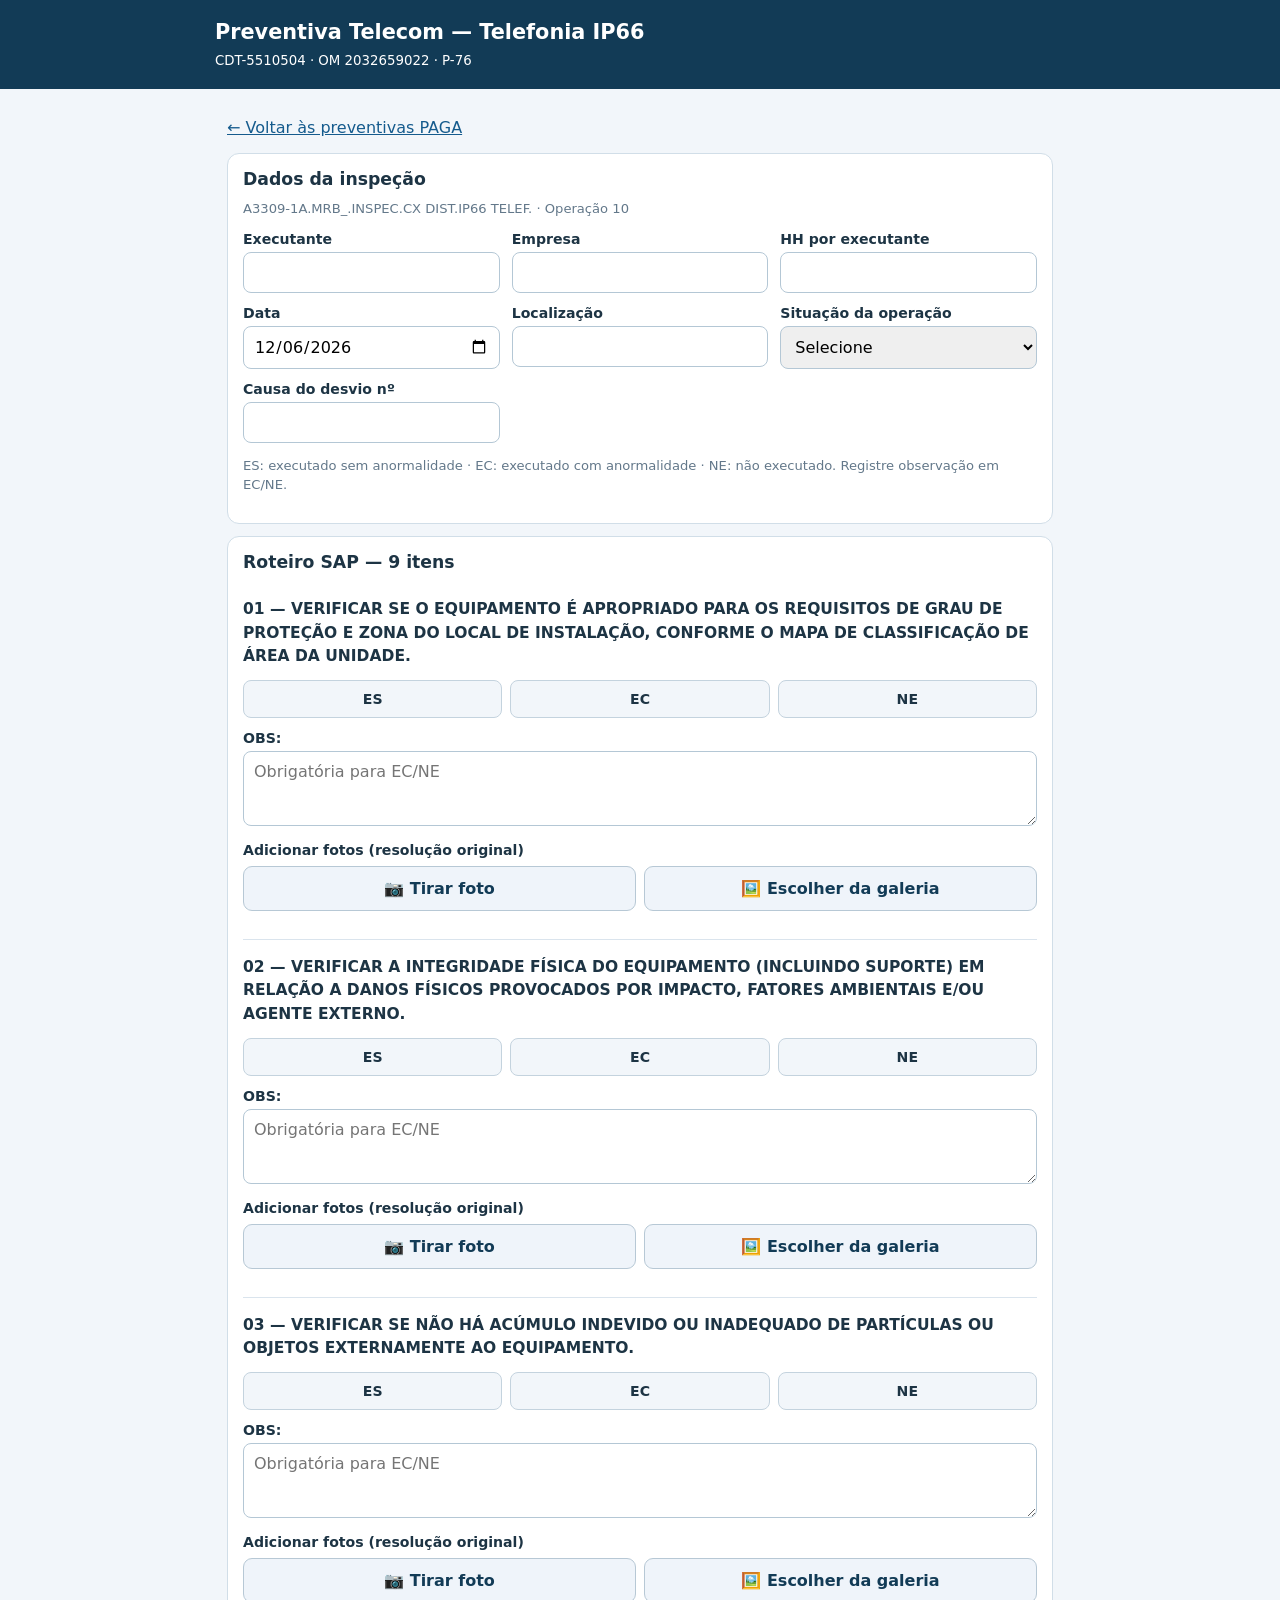
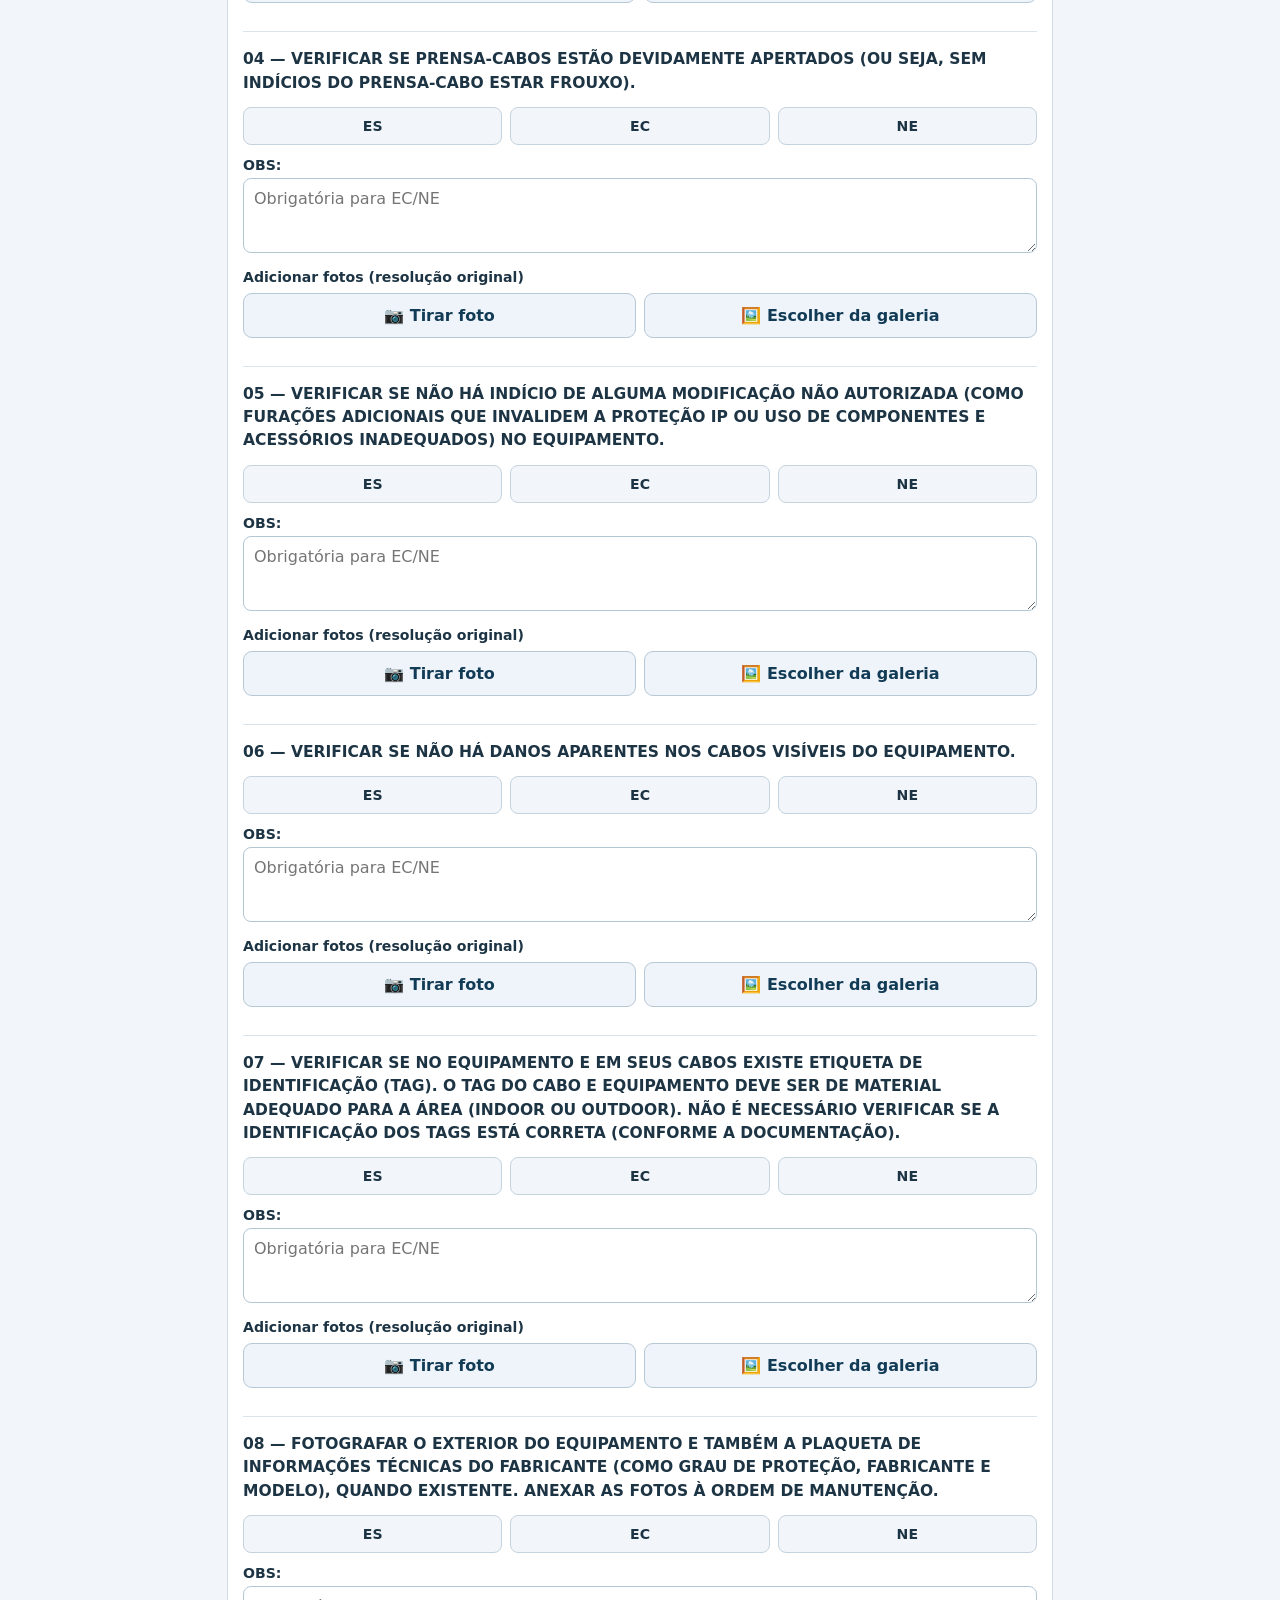
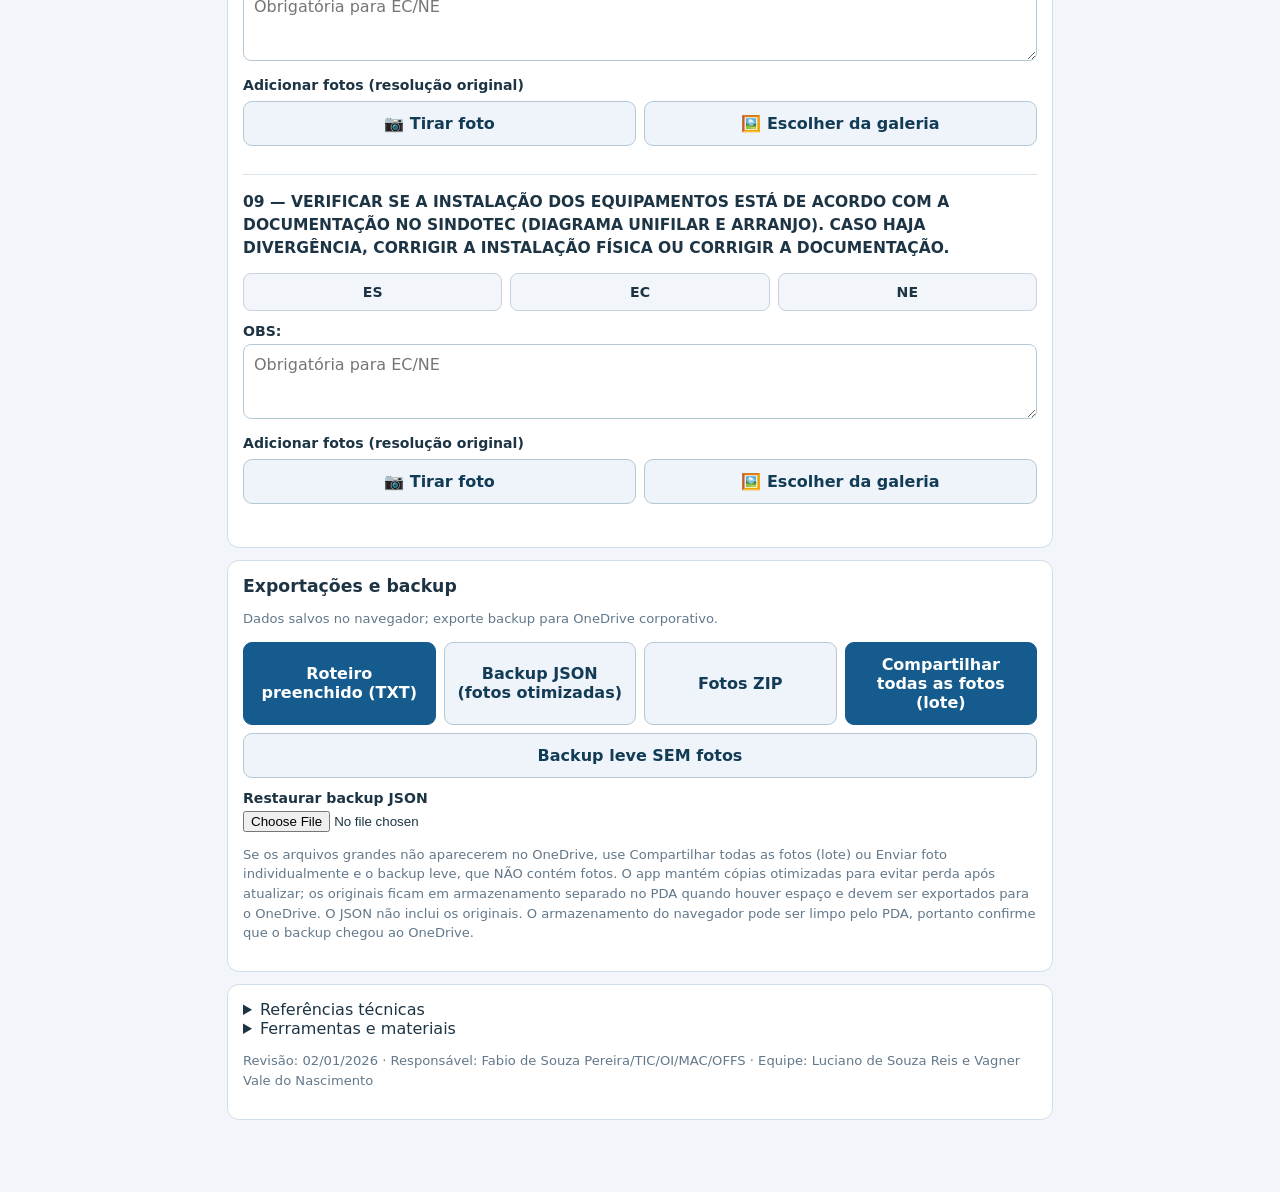
==== commit 31263285: "Esclarecer backup JSON versus preservação de fotos originais" ====
--- a/cdt.html
+++ b/cdt.html
@@ -6,14 +6,84 @@
 <div><label for="name">Executante</label><input id="name"></div><div><label for="company">Empresa</label><input id="company"></div><div><label for="hours">HH por executante</label><input id="hours" inputmode="decimal"></div><div><label for="date">Data</label><input id="date" type="date"></div><div><label for="location">Localização</label><input id="location"></div><div><label for="outcome">Situação da operação</label><select id="outcome"><option value="">Selecione</option><option>CONCLUÍDA</option><option>NÃO CONCLUÍDA</option><option>NÃO EXECUTADA</option></select></div><div><label for="deviation">Causa do desvio nº</label><input id="deviation"></div></div>
 <p class="hint">ES: executado sem anormalidade · EC: executado com anormalidade · NE: não executado. Registre observação em EC/NE.</p></section>
 <section class="card"><h2>Roteiro SAP — 9 itens</h2><div id="items"></div></section>
-<section class="card"><h2>Exportações e backup</h2><p class="hint" id="saved">Dados salvos no navegador; exporte backup para OneDrive corporativo.</p><div class="actions"><button class="primary" id="txt">Roteiro preenchido (TXT)</button><button id="backup">Backup JSON (inclui fotos)</button><button id="zip">Fotos ZIP</button><button id="shareBatch" class="primary">Compartilhar todas as fotos (lote)</button><button id="light">Backup leve SEM fotos</button></div><label for="restore">Restaurar backup JSON</label><input type="file" id="restore" accept=".json,application/json"><p class="hint">Se os arquivos grandes não aparecerem no OneDrive, use Compartilhar todas as fotos (lote) ou Enviar foto individualmente e o backup leve, que NÃO contém fotos. As fotos são preservadas na resolução original. O armazenamento do navegador pode ser limpo pelo PDA, portanto confirme que o backup chegou ao OneDrive.</p></section>
+<section class="card"><h2>Exportações e backup</h2><p class="hint" id="saved">Dados salvos no navegador; exporte backup para OneDrive corporativo.</p><div class="actions"><button class="primary" id="txt">Roteiro preenchido (TXT)</button><button id="backup">Backup JSON (fotos otimizadas)</button><button id="zip">Fotos ZIP</button><button id="shareBatch" class="primary">Compartilhar todas as fotos (lote)</button><button id="light">Backup leve SEM fotos</button></div><label for="restore">Restaurar backup JSON</label><input type="file" id="restore" accept=".json,application/json"><p class="hint">Se os arquivos grandes não aparecerem no OneDrive, use Compartilhar todas as fotos (lote) ou Enviar foto individualmente e o backup leve, que NÃO contém fotos. O app mantém cópias otimizadas para evitar perda após atualizar; os originais ficam em armazenamento separado no PDA quando houver espaço e devem ser exportados para o OneDrive. O JSON não inclui os originais. O armazenamento do navegador pode ser limpo pelo PDA, portanto confirme que o backup chegou ao OneDrive.</p></section>
 <section class="card"><details><summary>Referências técnicas</summary><pre id="refs"></pre></details><details><summary>Ferramentas e materiais</summary><pre id="materials"></pre></details><p class="hint">Revisão: 02/01/2026 · Responsável: Fabio de Souza Pereira/TIC/OI/MAC/OFFS · Equipe: Luciano de Souza Reis e Vagner Vale do Nascimento</p></section></main>
 <script>
+// IndexedDB can store substantially larger records than localStorage.
+// Never report an inspection as saved until the transaction commits.
+let storeDbPromise;
+function openPhotoStore(){
+ if(!('indexedDB' in window))return Promise.reject(Error('IndexedDB indisponível neste navegador'));
+ if(!storeDbPromise)storeDbPromise=new Promise((resolve,reject)=>{
+   const request=indexedDB.open('PreventivasTelecomP76Offline',2);
+   request.onupgradeneeded=()=>{if(!request.result.objectStoreNames.contains('records'))request.result.createObjectStore('records');if(!request.result.objectStoreNames.contains('originals'))request.result.createObjectStore('originals')};
+   request.onsuccess=()=>resolve(request.result);
+   request.onerror=()=>reject(request.error||Error('Falha ao abrir armazenamento'));
+   request.onblocked=()=>reject(Error('Banco bloqueado por outra aba'));
+ }).catch(error=>{storeDbPromise=null;throw error});
+ return storeDbPromise;
+}
+async function readPhotoStore(key){
+ const database=await openPhotoStore();
+ return new Promise((resolve,reject)=>{
+   const tx=database.transaction('records','readonly');
+   const request=tx.objectStore('records').get(key);
+   request.onsuccess=()=>resolve(request.result);
+   request.onerror=()=>reject(request.error||Error('Falha ao ler dados'));
+ });
+}
+async function writePhotoStore(key,record){
+ const database=await openPhotoStore();
+ return new Promise((resolve,reject)=>{
+   const tx=database.transaction('records','readwrite');
+   tx.oncomplete=()=>resolve();
+   tx.onerror=()=>reject(tx.error||Error('Falha no salvamento'));
+   tx.onabort=()=>reject(tx.error||Error('Armazenamento cheio ou operação interrompida'));
+   tx.objectStore('records').put(record,key);
+ });
+}
+
+async function saveOriginal(key,blob){
+ const database=await openPhotoStore();
+ return new Promise((resolve,reject)=>{const tx=database.transaction('originals','readwrite');tx.objectStore('originals').put(blob,key);tx.oncomplete=()=>resolve();tx.onerror=()=>reject(tx.error);tx.onabort=()=>reject(tx.error)});
+}
+async function loadOriginal(key){
+ if(!key)return null;
+ try{const database=await openPhotoStore();return await new Promise((resolve,reject)=>{const req=database.transaction('originals','readonly').objectStore('originals').get(key);req.onsuccess=()=>resolve(req.result||null);req.onerror=()=>reject(req.error)})}catch(e){return null}
+}
+function urlBlob(data,mime='image/jpeg'){const raw=atob(data.split(',')[1]),out=new Uint8Array(raw.length);for(let i=0;i<raw.length;i++)out[i]=raw.charCodeAt(i);return new Blob([out],{type:mime})}
+async function compactImage(data){const img=new Image();await new Promise((resolve,reject)=>{img.onload=resolve;img.onerror=reject;img.src=data});const scale=Math.min(1,1600/Math.max(img.width,img.height));const c=document.createElement('canvas');c.width=Math.max(1,Math.round(img.width*scale));c.height=Math.max(1,Math.round(img.height*scale));c.getContext('2d').drawImage(img,0,0,c.width,c.height);return c.toDataURL('image/jpeg',.76)}
+async function preparePhoto(file,key){
+ const data=await new Promise((resolve,reject)=>{const r=new FileReader();r.onload=()=>resolve(r.result);r.onerror=()=>reject(r.error);r.readAsDataURL(file)});
+ const compact=await compactImage(data);let originalSaved=false;
+ try{await saveOriginal(key,file);originalSaved=true}catch(e){console.warn('Não foi possível salvar foto original',e)}
+ return {data:compact,originalKey:originalSaved?key:null,optimized:true,originalMissing:!originalSaved};
+}
+async function bestPhotoBlob(photo){return await loadOriginal(photo.originalKey)||urlBlob(photo.data)}
+async function requestPersistentStorage(){if(navigator.storage?.persist){try{await navigator.storage.persist()}catch(e){}}}
+
+let saveChain=Promise.resolve();
+function durableSave(key,record,indicator,successClass){
+ const snapshot=structuredClone(record);
+ indicator.textContent='Salvando dados e fotografias no PDA…';
+ saveChain=saveChain.catch(()=>{}).then(()=>writePhotoStore(key,snapshot));
+ return saveChain.then(()=>{
+   indicator.textContent='Gravação concluída no PDA. Faça backup no OneDrive regularmente.';
+   indicator.className=successClass;
+   return true;
+ }).catch(err=>{
+   indicator.textContent='ATENÇÃO: NÃO SALVO no PDA ('+(err?.message||err)+'). Não feche a página; envie as fotos ao OneDrive.';
+   indicator.className='error';
+   return false;
+ });
+}
+
 const ITEMS=["VERIFICAR SE O EQUIPAMENTO É APROPRIADO PARA OS REQUISITOS DE GRAU DE PROTEÇÃO E ZONA DO LOCAL DE INSTALAÇÃO, CONFORME O MAPA DE CLASSIFICAÇÃO DE ÁREA DA UNIDADE.","VERIFICAR A INTEGRIDADE FÍSICA DO EQUIPAMENTO (INCLUINDO SUPORTE) EM RELAÇÃO A DANOS FÍSICOS PROVOCADOS POR IMPACTO, FATORES AMBIENTAIS E/OU AGENTE EXTERNO.","VERIFICAR SE NÃO HÁ ACÚMULO INDEVIDO OU INADEQUADO DE PARTÍCULAS OU OBJETOS EXTERNAMENTE AO EQUIPAMENTO.","VERIFICAR SE PRENSA-CABOS ESTÃO DEVIDAMENTE APERTADOS (OU SEJA, SEM INDÍCIOS DO PRENSA-CABO ESTAR FROUXO).","VERIFICAR SE NÃO HÁ INDÍCIO DE ALGUMA MODIFICAÇÃO NÃO AUTORIZADA (COMO FURAÇÕES ADICIONAIS QUE INVALIDEM A PROTEÇÃO IP OU USO DE COMPONENTES E ACESSÓRIOS INADEQUADOS) NO EQUIPAMENTO.","VERIFICAR SE NÃO HÁ DANOS APARENTES NOS CABOS VISÍVEIS DO EQUIPAMENTO.","VERIFICAR SE NO EQUIPAMENTO E EM SEUS CABOS EXISTE ETIQUETA DE IDENTIFICAÇÃO (TAG). O TAG DO CABO E EQUIPAMENTO DEVE SER DE MATERIAL ADEQUADO PARA A ÁREA (INDOOR OU OUTDOOR). NÃO É NECESSÁRIO VERIFICAR SE A IDENTIFICAÇÃO DOS TAGS ESTÁ CORRETA (CONFORME A DOCUMENTAÇÃO).","FOTOGRAFAR O EXTERIOR DO EQUIPAMENTO E TAMBÉM A PLAQUETA DE INFORMAÇÕES TÉCNICAS DO FABRICANTE (COMO GRAU DE PROTEÇÃO, FABRICANTE E MODELO), QUANDO EXISTENTE. ANEXAR AS FOTOS À ORDEM DE MANUTENÇÃO.","VERIFICAR SE A INSTALAÇÃO DOS EQUIPAMENTOS ESTÁ DE ACORDO COM A DOCUMENTAÇÃO NO SINDOTEC (DIAGRAMA UNIFILAR E ARRANJO). CASO HAJA DIVERGÊNCIA, CORRIGIR A INSTALAÇÃO FÍSICA OU CORRIGIR A DOCUMENTAÇÃO."],REFS="PE-1PBR-00208 - MANUAL DE SEGURANÇA (MS)\nPE-1PBR-00210 - MS - PERMISSÃO PARA TRABALHO\nPE-2E&P-00972 - PRESERVAÇÃO DE EQUIPAMENTOS E INSTALAÇÕES DE SUPERFÍCIE DO E&P\nPE-2E&P-00955 - INSPEÇÃO DE INSTALAÇÕES ELÉTRICAS EM ÁREAS CLASSIFICADAS NO E&P\nNR10 - SEGURANÇA EM INSTALAÇÕES E SERVIÇOS EM ELETRICIDADE\nNR37 - SEGURANÇA E SAÚDE EM PLATAFORMAS DE PETRÓLEO – ITEM 37.14.6 E 37.14.8\nABNT NBR IEC 61892-7 - INSTALAÇÕES ELÉTRICAS MARÍTIMAS – PARTE 7: ÁREAS CLASSIFICADAS\nABNT NBR IEC 60079-17 – ATMOSFERAS EXPLOSIVAS – PARTE 17: INSPEÇÃO E MANUTENÇÃO DE INSTALAÇÕES ELÉTRICAS\nMAPA DE CLASSIFICAÇÃO DE AREA DA UNIDADE\nPR-3000.00-5510-760-P17-022 - PRESERVAÇÃO DE EQUIPAMENTOS DE TELECOMUNICAÇÕES EM UNIDADES MARÍTIMAS, DISPONÍVEL NO SINDOTEC\nMANUAL DO EQUIPAMENTO\nFOLHA DE DADOS DO EQUIPAMENTO",MATERIALS="TRINCHA DE 2\"\nESCOVA COM CERDAS DE LATÃO\nCÂMERA OU PDA PARA FOTOGRAFAR O EQUIPAMENTO\nGRAXA LUBRIFICANTE PARA JUNTAS FLANGEADAS, ROSQUEADAS E PARAFUSOS\nPROTETIVO CEROSO COM VCI\nDIFUSOR VCI\nDESENGRAXANTE COM VCI\nINIBIDOR DE CORROSÃO VCI BASE AQUOSA\nPROTETIVO CEROSO COM VCI\nREMOVEDOR DE CORROSÃO EM GEL\nTRAPO\nFITA DE PETROLATO\nGRAXA DE SILICONE PARA O-RING\nVASELINA SÓLIDA",TAG='CDT-5510504',OM='2032659022',KEY='p76-telefonia-cdt-v1';
 const $=id=>document.getElementById(id),fields=['name','company','hours','date','location','outcome','deviation'];
 const newData=()=>({name:'',company:'',hours:'',date:'',location:'',outcome:'',deviation:'',nextPhoto:1,items:ITEMS.map(()=>({status:'',obs:'',photos:[]}))});
 let d=newData(),saveTimer;const esc=s=>String(s||'').replace(/[&<>"']/g,c=>({'&':'&amp;','<' : '&lt;','>':'&gt;','"':'&quot;',"'":'&#39;'}[c]));
-function save(){clearTimeout(saveTimer);saveTimer=setTimeout(()=>{try{localStorage.setItem(KEY,JSON.stringify(d));$('saved').textContent='Dados salvos automaticamente no navegador.';$('saved').className='hint'}catch(e){$('saved').textContent='Falha ao salvar: armazenamento bloqueado ou cheio! Exporte backup imediatamente.';$('saved').className='hint error'}},250)}
+function save(){clearTimeout(saveTimer);$('saved').textContent='Alterações pendentes de gravação…';saveTimer=setTimeout(()=>persistNow(),300)}
+function persistNow(){clearTimeout(saveTimer);return durableSave(KEY,d,$('saved'),'hint')}
 function seq(){let max=0;d.items.forEach(i=>i.photos.forEach(p=>max=Math.max(max,Number(p.seq)||0)));const n=Math.max(max+1,d.nextPhoto||1);d.nextPhoto=n+1;return n}
 function photoName(p){let ext=((p.name.match(/\.([a-z0-9]+)$/i)||[])[1]||(p.type||'image/jpeg').split('/')[1]||'jpg').replace(/[^a-z0-9]/gi,'').toLowerCase();return TAG+'_'+p.seq+'.'+ext}
 function draw(){fields.forEach(k=>$(k).value=d[k]||'');const root=$('items');root.replaceChildren();ITEMS.forEach((description,i)=>{const item=d.items[i],div=document.createElement('div');div.className='item';const title=document.createElement('h3');title.textContent=String(i+1).padStart(2,'0')+' — '+description;div.append(title);
@@ -23,7 +93,7 @@
 const camera=document.createElement('input'),gallery=document.createElement('input');
 for(const el of [camera,gallery]){el.type='file';el.accept='image/*';el.style.position='absolute';el.style.width='1px';el.style.height='1px';el.style.opacity='0';el.style.pointerEvents='none';el.tabIndex=-1}
 camera.setAttribute('capture','environment');gallery.multiple=true;
-const onPhoto=async e=>{for(const f of Array.from(e.target.files||[])){try{const url=await toData(f);item.photos.push({name:f.name,type:f.type,data:url,seq:seq()})}catch(err){alert('Não foi possível ler a foto: '+err.message)}}save();draw()};
+const onPhoto=async e=>{for(const f of Array.from(e.target.files||[])){try{const sequence=seq(),photo=await preparePhoto(f,'original-'+TAG+'-'+sequence);item.photos.push({name:f.name,type:f.type,seq:sequence,...photo});if(photo.originalMissing)alert('O PDA salvou uma cópia otimizada, mas não preservou o original. Envie o original ao OneDrive.')}catch(err){alert('Não foi possível ler a foto: '+err.message)}}const stored=await persistNow();draw();if(!stored)alert('A foto está visível, mas NÃO foi salva no PDA! Envie ao OneDrive antes de sair.')};
 camera.onchange=onPhoto;gallery.onchange=onPhoto;
 const options=document.createElement('div');options.className='photo-actions';
 const take=document.createElement('button');take.type='button';take.textContent='📷 Tirar foto';take.onclick=()=>camera.click();
@@ -32,8 +102,8 @@
 item.photos.forEach((p,j)=>{const line=document.createElement('div');line.className='photo';const txt=document.createElement('span');txt.textContent=photoName(p);const b=document.createElement('button');b.textContent='Excluir';b.onclick=()=>{if(confirm('Excluir esta foto?')){item.photos.splice(j,1);save();draw()}};const send=document.createElement('button');send.textContent='Enviar foto';send.type='button';send.onclick=()=>shareOne(p,photoName(p));line.append(txt,send,b);div.append(line)});root.append(div)})}
 function toData(file){return new Promise((res,rej)=>{const r=new FileReader;r.onload=()=>res(r.result);r.onerror=()=>rej(Error('Falha de leitura'));r.readAsDataURL(file)})}
 fields.forEach(k=>$(k).addEventListener('input',()=>{d[k]=$(k).value;save()}));
-async function shareBatchPhotos(){const list=d.items.flatMap(item=>item.photos.map(p=>({p,name:photoName(p)})));if(!list.length){alert('Nenhuma foto registrada.');return}const mb=list.reduce((sum,x)=>sum+(x.p.data?.length||0)*0.75,0)/1048576;if(!confirm('Compartilhar '+list.length+' foto(s) de '+TAG+' em uma operação (aprox. '+mb.toFixed(1)+' MB)? O OneDrive poderá solicitar a pasta uma única vez.'))return;try{if(!navigator.share||!navigator.canShare){$('saved').textContent='Compartilhamento de vários arquivos não disponível no navegador.';return}const files=list.map(x=>{const b=new Blob([dataBytes(x.p.data)],{type:x.p.type||'image/jpeg'});return new File([b],x.name,{type:b.type})});if(!navigator.canShare({files})){$('saved').textContent='PDA não aceita o lote de '+files.length+' fotos ('+mb.toFixed(1)+' MB). Use envio individual.';return}await navigator.share({files,title:'Fotos '+TAG});$('saved').textContent='Compartilhamento do lote solicitado. Confira todas as fotos no OneDrive.'}catch(e){$('saved').textContent=e.name==='AbortError'?'Compartilhamento cancelado.':'Falha no compartilhamento: '+e.message}}
-async function shareOne(p,name){try{const b=new Blob([dataBytes(p.data)],{type:p.type||'image/jpeg'}),f=new File([b],name,{type:b.type});if(navigator.share&&navigator.canShare&&navigator.canShare({files:[f]})){await navigator.share({files:[f],title:name});$('saved').textContent='Compartilhamento solicitado para '+name+'. Confira no OneDrive.'}else{download(b,name);$('saved').textContent='Download solicitado para '+name+'. Confira no OneDrive.'}}catch(e){$('saved').textContent=e.name==='AbortError'?'Envio cancelado.':'Falha ao enviar '+name+': '+e.message}}
+async function shareBatchPhotos(){const list=d.items.flatMap(item=>item.photos.map(p=>({p,name:photoName(p)})));if(!list.length){alert('Nenhuma foto registrada.');return}const mb=list.reduce((sum,x)=>sum+(x.p.data?.length||0)*0.75,0)/1048576;if(!confirm('Compartilhar '+list.length+' foto(s) de '+TAG+' em uma operação (aprox. '+mb.toFixed(1)+' MB)? O OneDrive poderá solicitar a pasta uma única vez.'))return;try{if(!navigator.share||!navigator.canShare){$('saved').textContent='Compartilhamento de vários arquivos não disponível no navegador.';return}const files=[];for(const x of list){const b=await bestPhotoBlob(x.p);files.push(new File([b],x.name,{type:b.type}))}if(!navigator.canShare({files})){$('saved').textContent='PDA não aceita o lote de '+files.length+' fotos ('+mb.toFixed(1)+' MB). Use envio individual.';return}await navigator.share({files,title:'Fotos '+TAG});$('saved').textContent='Compartilhamento do lote solicitado. Confira todas as fotos no OneDrive.'}catch(e){$('saved').textContent=e.name==='AbortError'?'Compartilhamento cancelado.':'Falha no compartilhamento: '+e.message}}
+async function shareOne(p,name){try{const b=await bestPhotoBlob(p),f=new File([b],name,{type:b.type});if(navigator.share&&navigator.canShare&&navigator.canShare({files:[f]})){await navigator.share({files:[f],title:name});$('saved').textContent='Compartilhamento solicitado para '+name+'. Confira no OneDrive.'}else{download(b,name);$('saved').textContent='Download solicitado para '+name+'. Confira no OneDrive.'}}catch(e){$('saved').textContent=e.name==='AbortError'?'Envio cancelado.':'Falha ao enviar '+name+': '+e.message}}
 function download(blob,name){const url=URL.createObjectURL(blob),a=document.createElement('a');a.href=url;a.download=name;document.body.append(a);a.click();a.remove();setTimeout(()=>URL.revokeObjectURL(url),30000)}
 $('txt').onclick=()=>{let err=[];d.items.forEach((v,i)=>{if(!v.status)err.push('Item '+(i+1)+' sem status');if(v.status!=='ES'&&v.status&&!v.obs.trim())err.push('Item '+(i+1)+' sem observação')});if(!d.outcome)err.push('Situação da operação não informada');if(err.length&&!confirm(err.join('\n')+'\nExportar mesmo assim?'))return;
 const date=d.date?new Date(d.date+'T12:00:00').toLocaleDateString('pt-BR',{weekday:'long',day:'numeric',month:'long',year:'numeric'}):'DATA NÃO INFORMADA';
@@ -47,7 +117,7 @@
 function crc32(b){let c=0xffffffff;for(const v of b){c^=v;for(let j=0;j<8;j++)c=(c>>>1)^((c&1)?0xedb88320:0)}return (c^0xffffffff)>>>0}
 function zip(files){let off=0;const chunks=[],central=[];function put(view,pos,num,size){for(let j=0;j<size;j++)view.setUint8(pos+j,(num>>>(8*j))&255)}for(const f of files){const name=bytes(f.name),payload=f.bytes,crc=crc32(payload),local=new Uint8Array(30+name.length),v=new DataView(local.buffer);put(v,0,0x04034b50,4);put(v,4,20,2);put(v,6,0x0800,2);put(v,14,crc,4);put(v,18,payload.length,4);put(v,22,payload.length,4);put(v,26,name.length,2);local.set(name,30);chunks.push(local,payload);const c=new Uint8Array(46+name.length),cv=new DataView(c.buffer);put(cv,0,0x02014b50,4);put(cv,4,20,2);put(cv,6,20,2);put(cv,8,0x0800,2);put(cv,16,crc,4);put(cv,20,payload.length,4);put(cv,24,payload.length,4);put(cv,28,name.length,2);put(cv,42,off,4);c.set(name,46);central.push(c);off+=local.length+payload.length}const end=new Uint8Array(22),ev=new DataView(end.buffer);put(ev,0,0x06054b50,4);put(ev,8,files.length,2);put(ev,10,files.length,2);put(ev,12,central.reduce((a,c)=>a+c.length,0),4);put(ev,16,off,4);return new Blob([...chunks,...central,end],{type:'application/zip'})}
 $('shareBatch').onclick=shareBatchPhotos;
-$('zip').onclick=()=>{const list=d.items.flatMap(i=>i.photos.map(p=>({name:photoName(p),bytes:dataBytes(p.data)})));if(!list.length){alert('Nenhuma foto para exportar.');return}const b=zip(list);$('saved').textContent='ZIP de '+(b.size/1048576).toFixed(1)+' MB solicitado. Se falhar, use Enviar foto.';download(b,TAG+'_fotos.zip')};
-$('restore').onchange=async e=>{try{const v=JSON.parse(await e.target.files[0].text()).record;if(!v?.items||v.items.length!==9)throw Error('Backup incompatível');if(!confirm('Substituir os dados atuais?'))return;d=v;draw();save()}catch(err){alert(err.message)}};
-$('refs').textContent=REFS;$('materials').textContent=MATERIALS;try{const raw=localStorage.getItem(KEY);if(raw){const v=JSON.parse(raw);if(v.items?.length===9)d=v}else d.date=new Date().toISOString().slice(0,10)}catch(e){$('saved').textContent='Não foi possível carregar o armazenamento anterior.'}draw();
+$('zip').onclick=async()=>{const list=d.items.flatMap(i=>i.photos.map(p=>({name:photoName(p),bytes:dataBytes(p.data)})));if(!list.length){alert('Nenhuma foto para exportar.');return}for(const entry of list){const photo=d.items.flatMap(x=>x.photos).find(p=>entry.name.includes('_'+p.seq+'.'));if(photo)entry.bytes=new Uint8Array(await (await bestPhotoBlob(photo)).arrayBuffer())}const b=zip(list);$('saved').textContent='ZIP de '+(b.size/1048576).toFixed(1)+' MB solicitado. Se falhar, use Enviar foto.';download(b,TAG+'_fotos.zip')};
+$('restore').onchange=async e=>{try{const v=JSON.parse(await e.target.files[0].text()).record;if(!v?.items||v.items.length!==9)throw Error('Backup incompatível');if(!confirm('Substituir os dados atuais?'))return;d=v;draw();const ok=await persistNow();alert(ok?'Backup restaurado e salvo.':'Backup carregado, mas NÃO foi salvo no PDA.') }catch(err){alert(err.message)}};
+$('refs').textContent=REFS;$('materials').textContent=MATERIALS;async function initOffline(){try{const stored=await readPhotoStore(KEY);if(stored?.items?.length===9){d=stored;$('saved').textContent='Registro recuperado do armazenamento persistente do PDA.'}else{const raw=localStorage.getItem(KEY);if(raw){const legacy=JSON.parse(raw);if(legacy.items?.length===9){d=legacy;await persistNow()}}else{d.date=new Date().toISOString().slice(0,10)}}}catch(e){$('saved').textContent='ATENÇÃO: armazenamento persistente indisponível: '+e.message+'. Dados podem ser perdidos ao atualizar.';$('saved').className='error';try{const raw=localStorage.getItem(KEY);if(raw){const legacy=JSON.parse(raw);if(legacy.items?.length===9)d=legacy}}catch(_){}}await requestPersistentStorage();draw()}initOffline();
 </script></body></html>
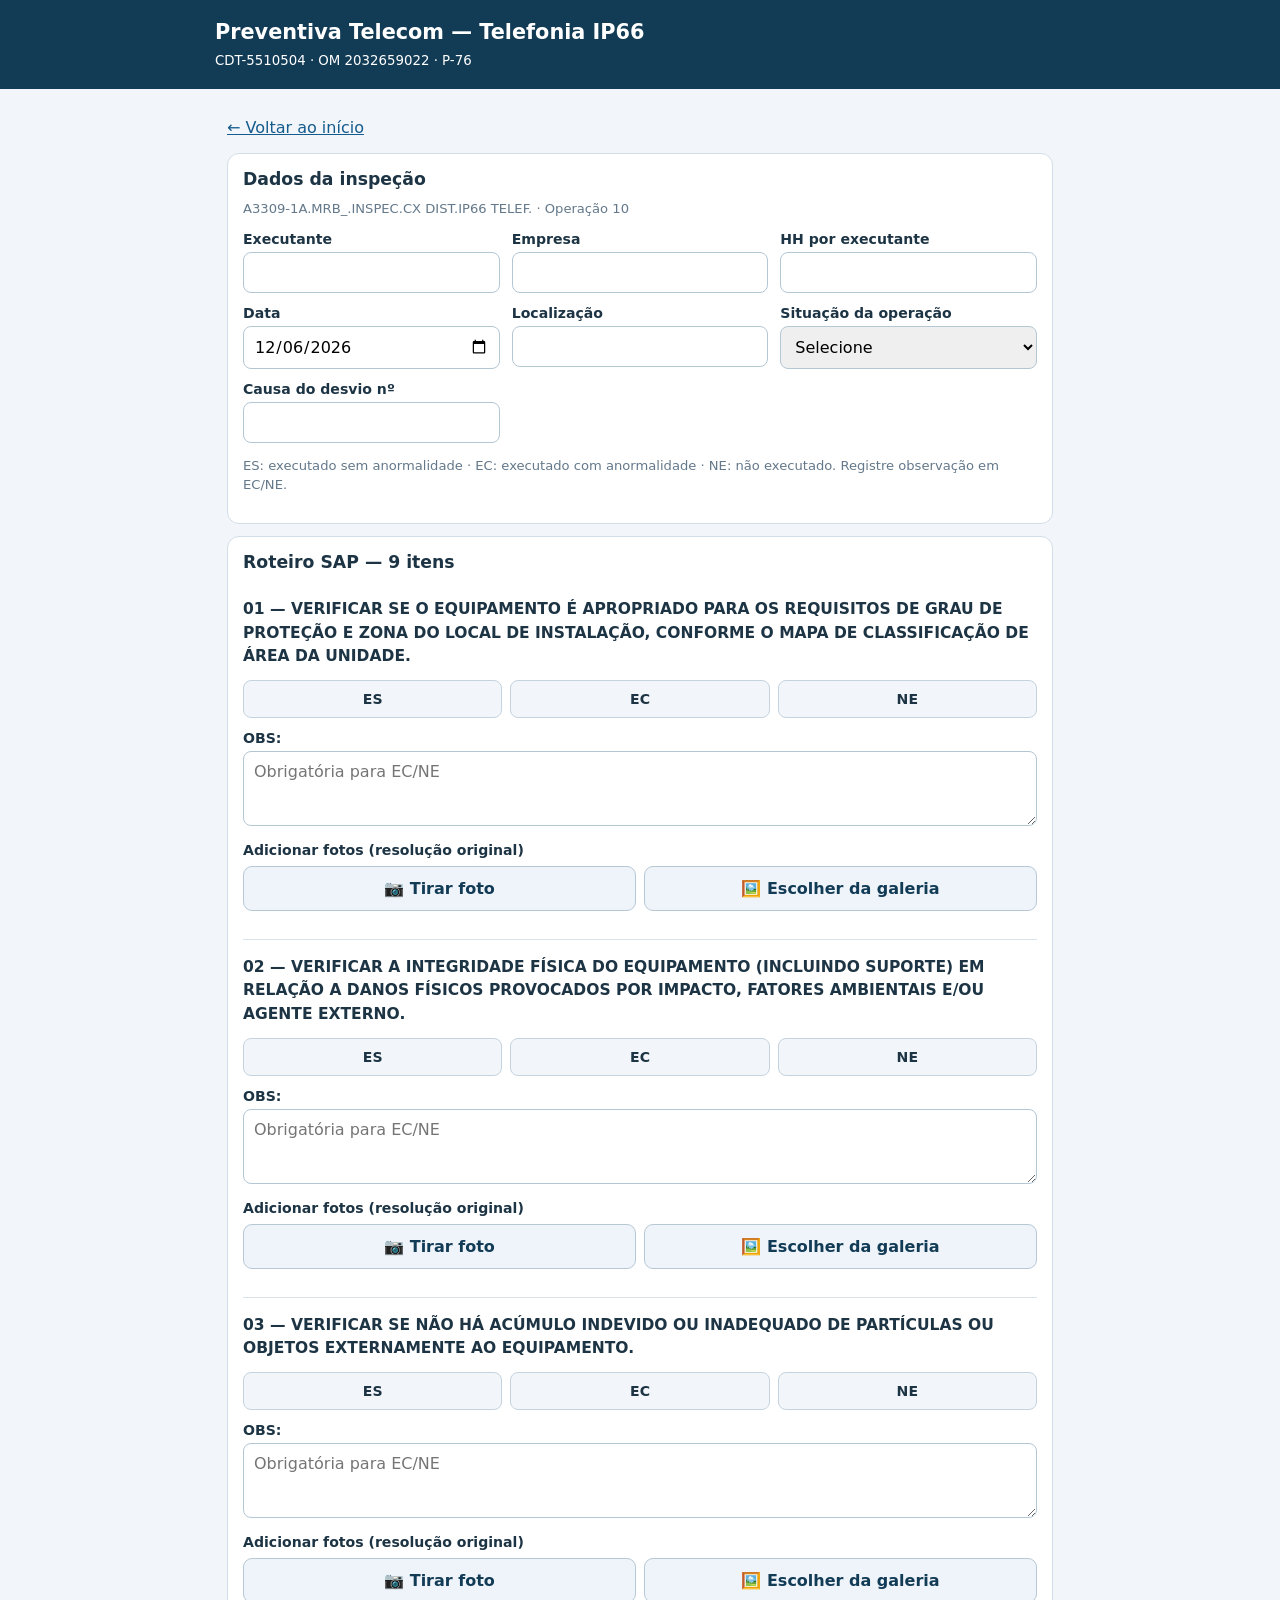
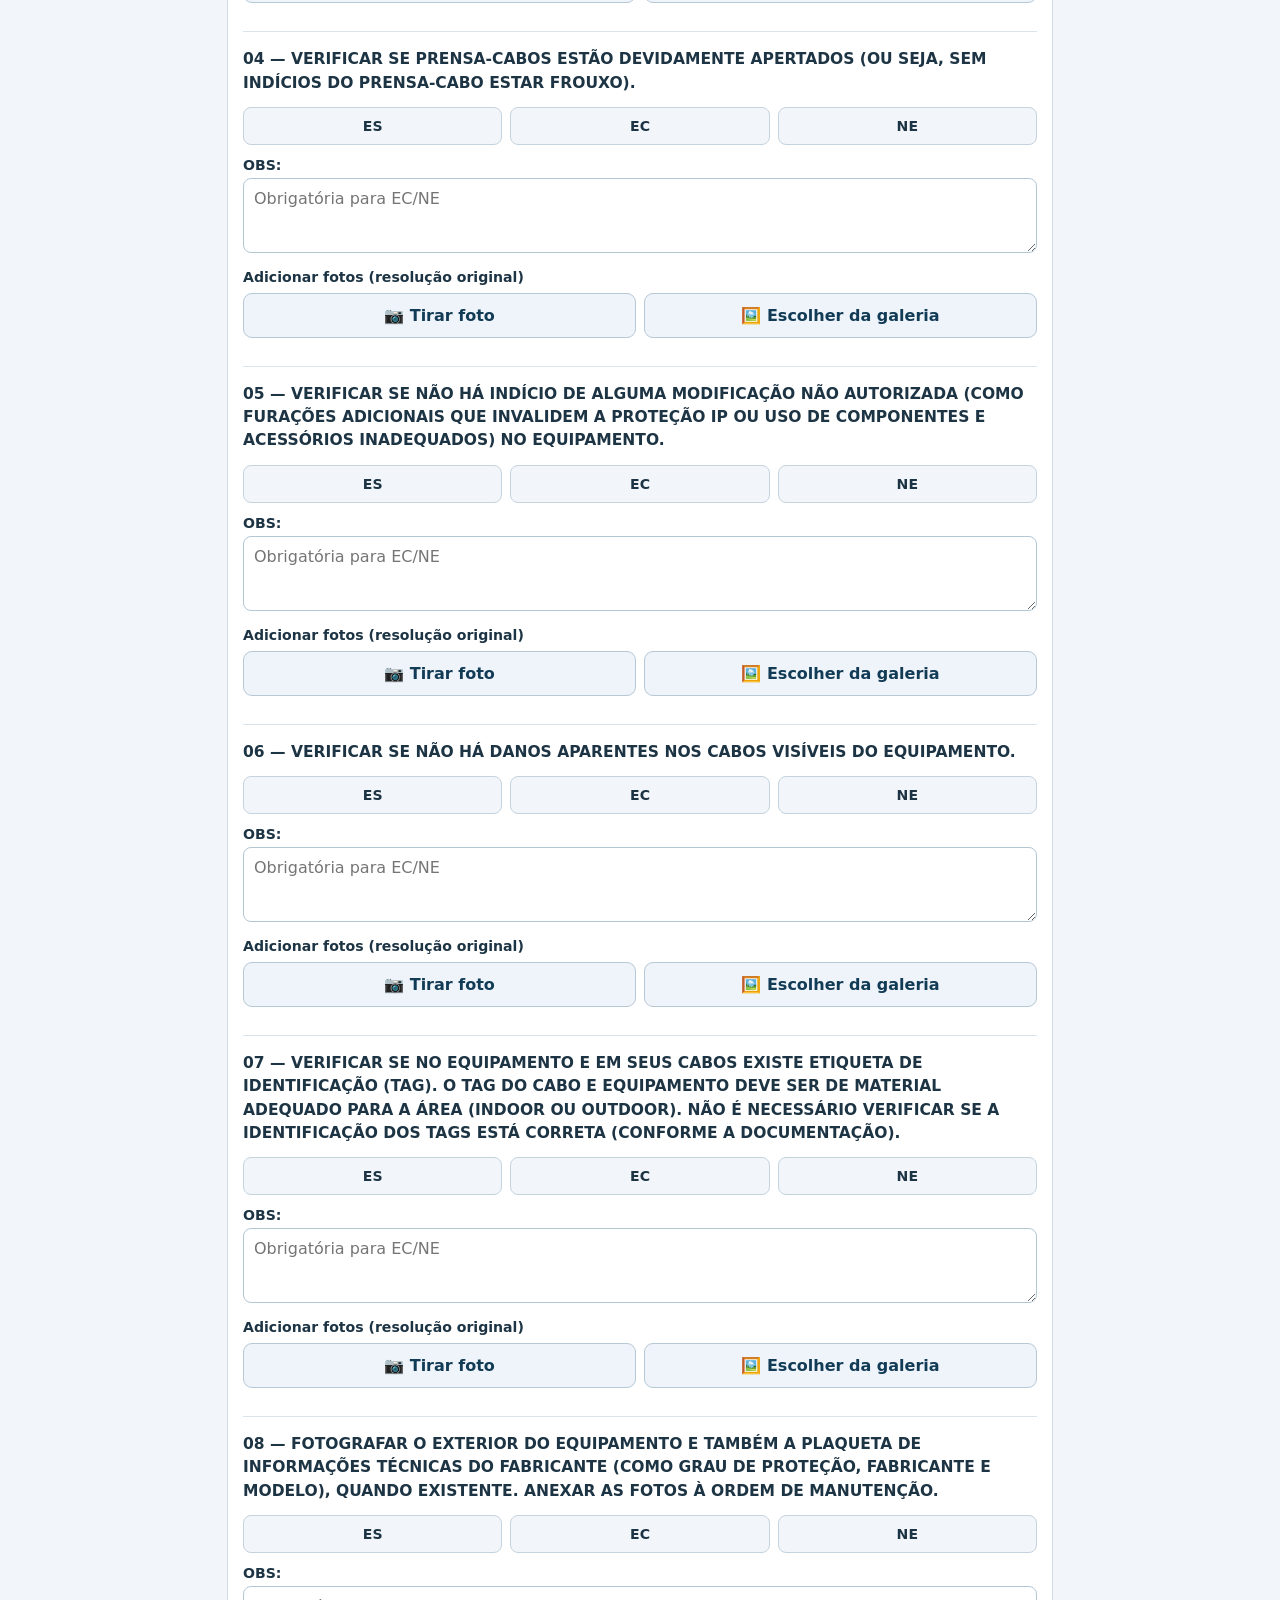
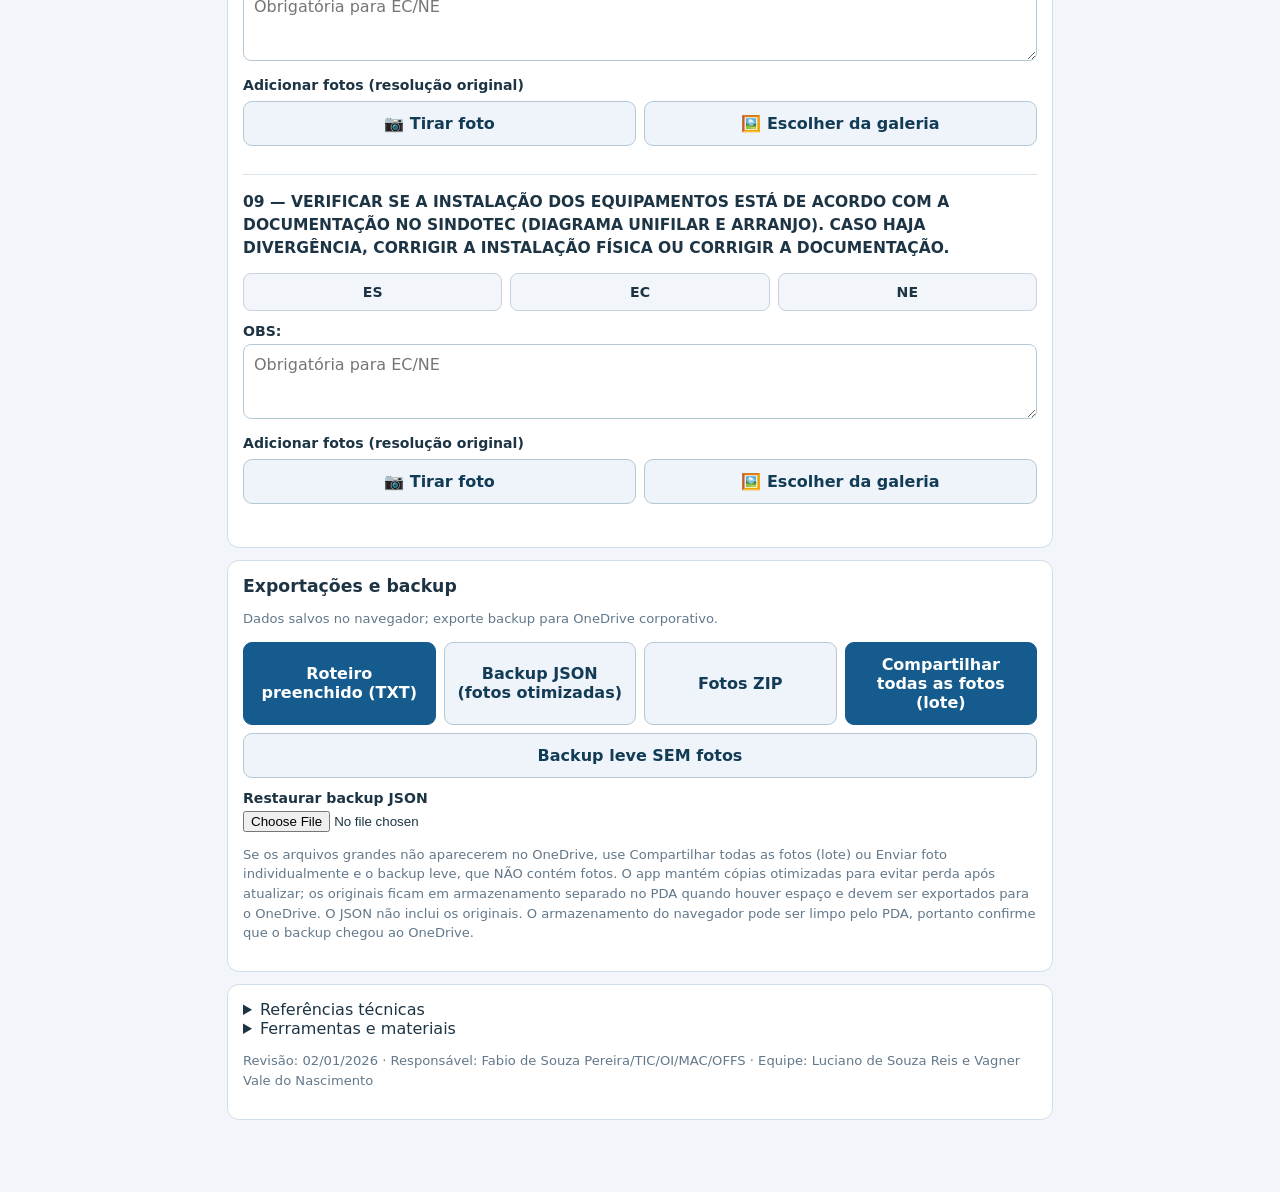
==== commit 688a8c74: "Atualizar navegação da CDT para a página inicial" ====
--- a/cdt.html
+++ b/cdt.html
@@ -1,7 +1,7 @@
 <!doctype html><html lang="pt-BR"><head><meta charset="utf-8"><meta name="viewport" content="width=device-width,initial-scale=1"><meta name="theme-color" content="#123b56"><title>Preventiva CDT-5510504 | P76</title><style>
 :root{font-family:system-ui,-apple-system,Segoe UI,sans-serif;background:#f2f6fa;color:#1d3444}*{box-sizing:border-box}body{margin:0}header{background:#123b56;color:white;padding:20px 14px}header div,main{max-width:850px;margin:auto}h1{font-size:1.3rem;margin:0 0 6px}h2{font-size:1.08rem;margin:0 0 10px}main{padding:13px 12px 60px}.card{background:white;border:1px solid #d1dee8;padding:15px;border-radius:12px;margin:12px 0}label{font-size:.88rem;font-weight:600;display:block;margin:12px 0 5px}input:not([type=radio]):not([type=file]),select,textarea{font:inherit;width:100%;padding:10px;border:1px solid #b4c7d5;border-radius:8px}textarea{min-height:75px;resize:vertical}button{font:inherit;font-weight:600;border:1px solid #b7c8d5;background:#eff4fa;color:#123b56;border-radius:9px;padding:12px;cursor:pointer}.primary{background:#155b8d;color:white;border-color:#155b8d}.grid{display:grid;grid-template-columns:repeat(auto-fit,minmax(210px,1fr));gap:0 12px}.actions{display:flex;flex-wrap:wrap;gap:8px}.actions button{flex:1 1 170px}.item{border-top:1px solid #dae4ed;padding:16px 0}.item:first-child{border:0}.item h3{font-size:.97rem;line-height:1.5;margin:0 0 10px}.statuses{display:flex;gap:8px;margin:12px 0}.statuses label{position:relative;flex:1;margin:0}.statuses input{position:absolute;opacity:0}.statuses span{display:block;background:#f2f6fa;border:1px solid #c4d3de;border-radius:8px;text-align:center;padding:10px}.statuses input:checked+span{background:#155b8d;color:white;border-color:#155b8d}.hint{font-size:.82rem;color:#63788a;line-height:1.5}pre{font:inherit;font-size:.83rem;white-space:pre-wrap;overflow-wrap:anywhere}.photo{display:flex;justify-content:space-between;align-items:center;gap:5px;border-bottom:1px solid #e1e7ef;padding:7px 0;font-size:.86rem}.photo button{padding:5px 8px}.error{color:#b12e25}a{color:#155b8d} .photo-actions{display:flex;gap:8px;flex-wrap:wrap;margin:8px 0 12px}.photo-actions button{flex:1 1 145px;min-height:44px} </style></head><body>
 <header><div><h1>Preventiva Telecom — Telefonia IP66</h1><small>CDT-5510504 · OM 2032659022 · P-76</small></div></header>
-<main><p><a href="./">← Voltar às preventivas PAGA</a></p>
+<main><p><a href="./">← Voltar ao início</a></p>
 <section class="card"><h2>Dados da inspeção</h2><div class="hint">A3309-1A.MRB_.INSPEC.CX DIST.IP66 TELEF. · Operação 10</div><div class="grid">
 <div><label for="name">Executante</label><input id="name"></div><div><label for="company">Empresa</label><input id="company"></div><div><label for="hours">HH por executante</label><input id="hours" inputmode="decimal"></div><div><label for="date">Data</label><input id="date" type="date"></div><div><label for="location">Localização</label><input id="location"></div><div><label for="outcome">Situação da operação</label><select id="outcome"><option value="">Selecione</option><option>CONCLUÍDA</option><option>NÃO CONCLUÍDA</option><option>NÃO EXECUTADA</option></select></div><div><label for="deviation">Causa do desvio nº</label><input id="deviation"></div></div>
 <p class="hint">ES: executado sem anormalidade · EC: executado com anormalidade · NE: não executado. Registre observação em EC/NE.</p></section>
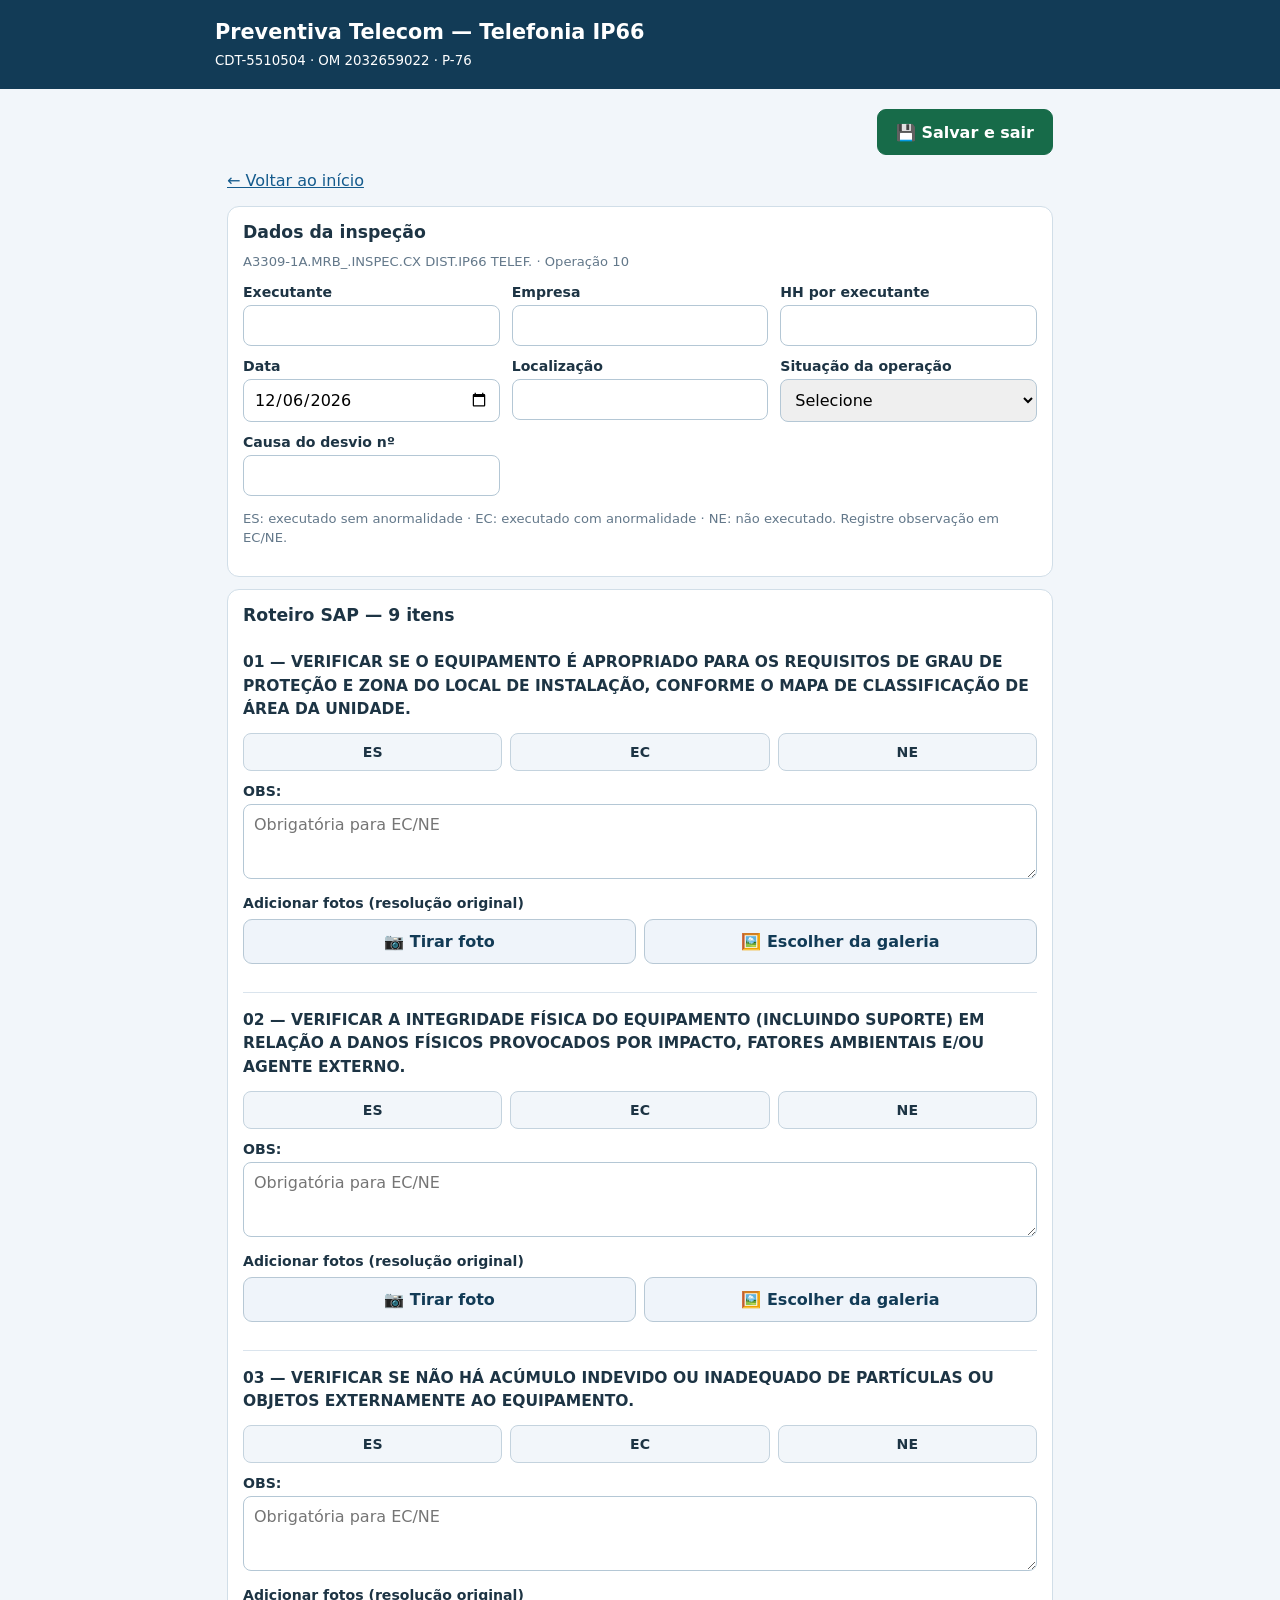
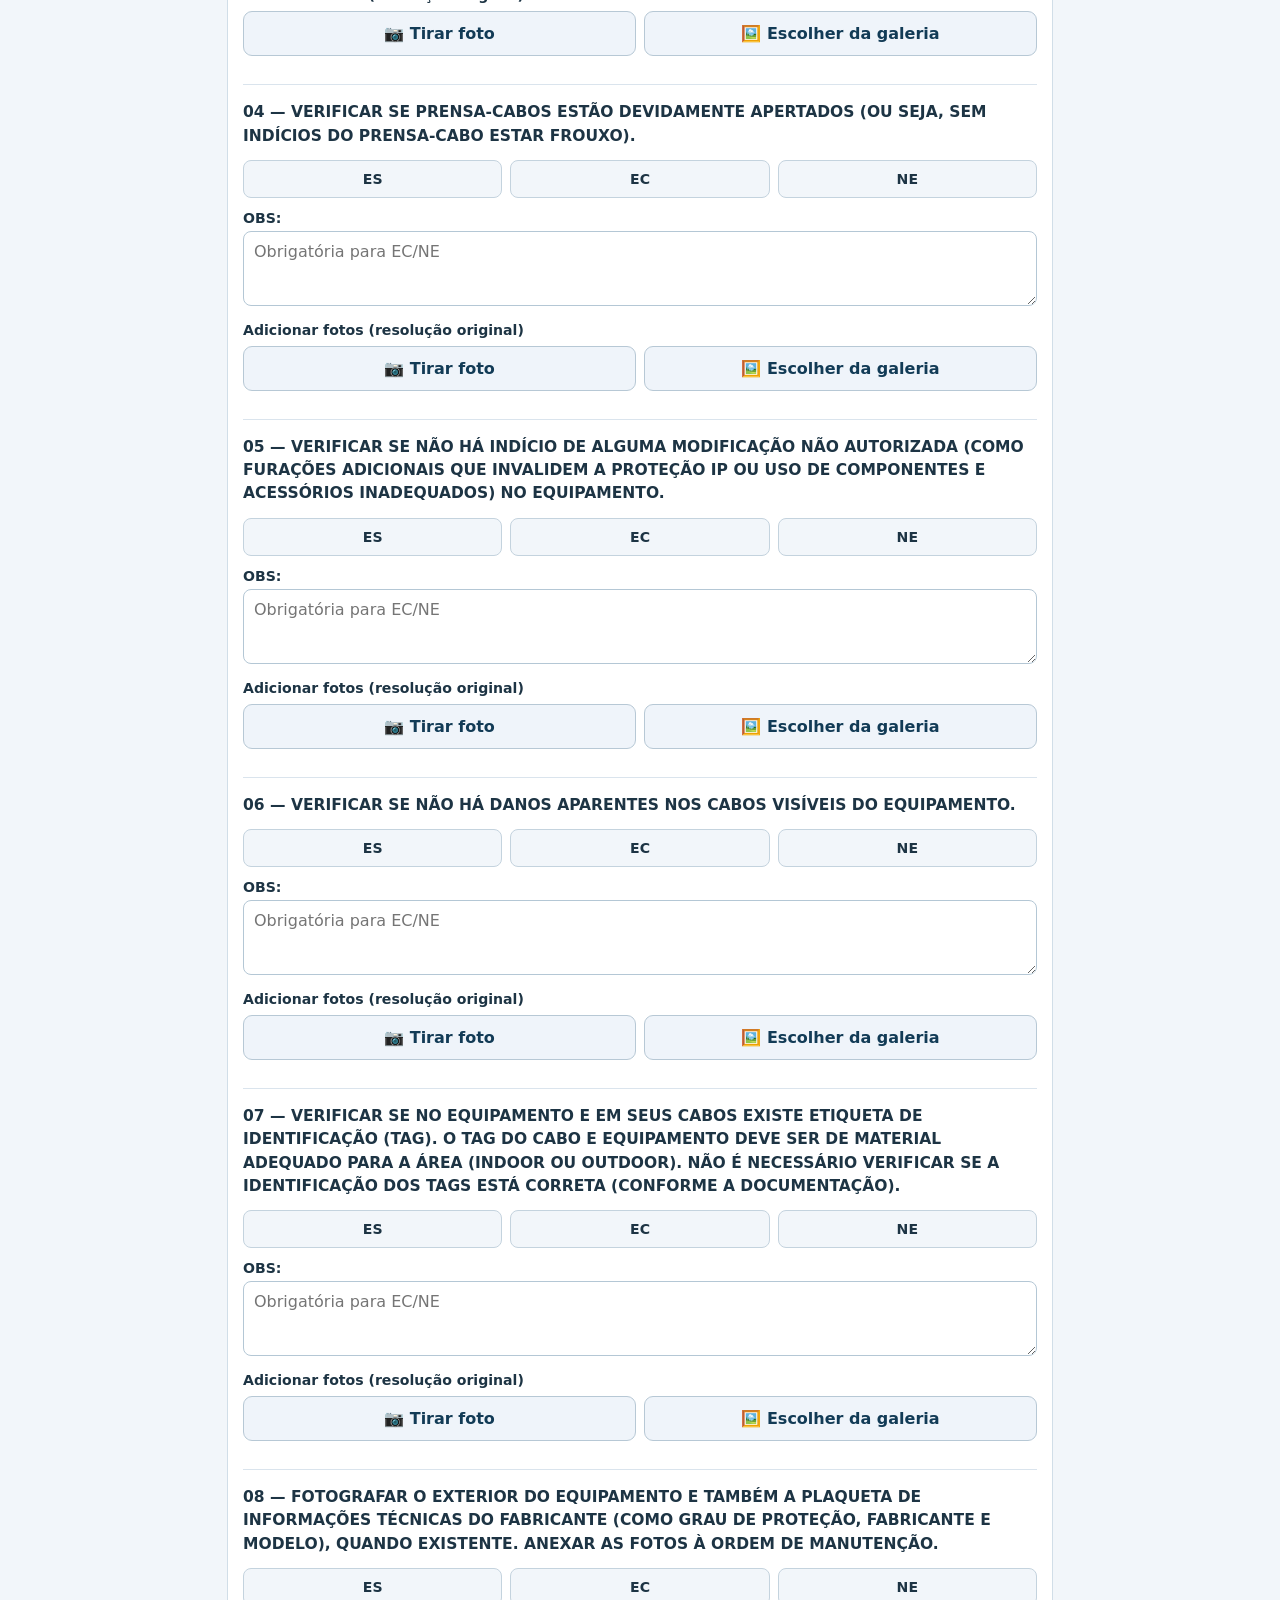
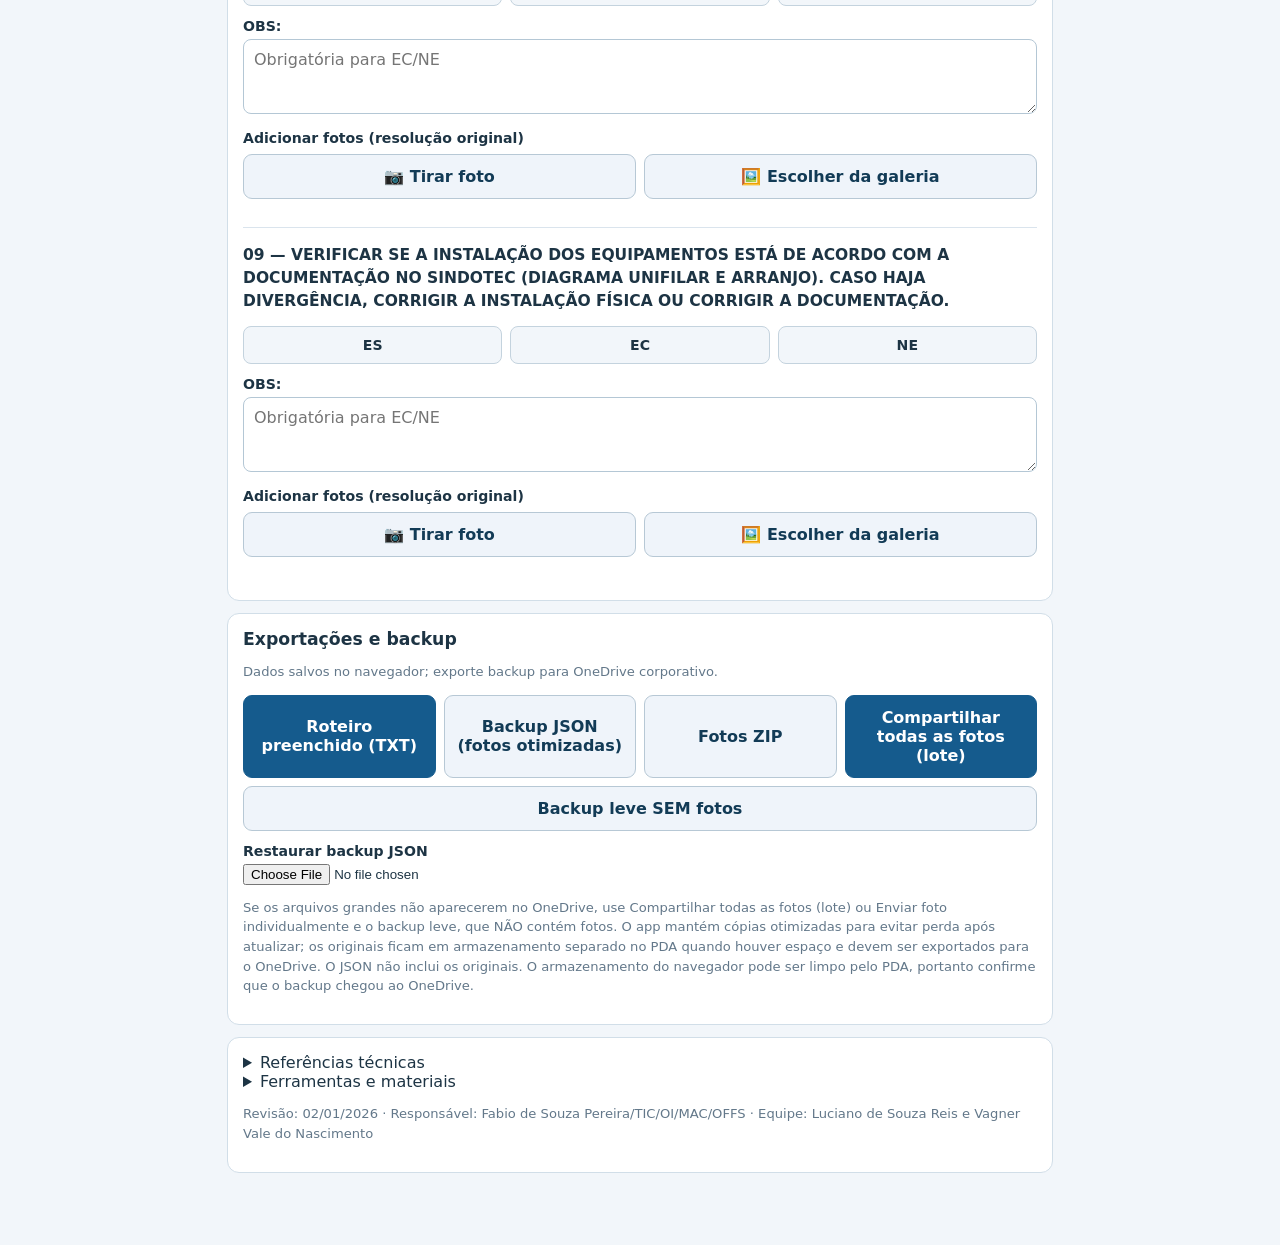
==== commit 76b7f0af: "Adicionar botão Salvar e sair com confirmação de gravação nas preventivas" ====
--- a/cdt.html
+++ b/cdt.html
@@ -1,7 +1,7 @@
 <!doctype html><html lang="pt-BR"><head><meta charset="utf-8"><meta name="viewport" content="width=device-width,initial-scale=1"><meta name="theme-color" content="#123b56"><title>Preventiva CDT-5510504 | P76</title><style>
-:root{font-family:system-ui,-apple-system,Segoe UI,sans-serif;background:#f2f6fa;color:#1d3444}*{box-sizing:border-box}body{margin:0}header{background:#123b56;color:white;padding:20px 14px}header div,main{max-width:850px;margin:auto}h1{font-size:1.3rem;margin:0 0 6px}h2{font-size:1.08rem;margin:0 0 10px}main{padding:13px 12px 60px}.card{background:white;border:1px solid #d1dee8;padding:15px;border-radius:12px;margin:12px 0}label{font-size:.88rem;font-weight:600;display:block;margin:12px 0 5px}input:not([type=radio]):not([type=file]),select,textarea{font:inherit;width:100%;padding:10px;border:1px solid #b4c7d5;border-radius:8px}textarea{min-height:75px;resize:vertical}button{font:inherit;font-weight:600;border:1px solid #b7c8d5;background:#eff4fa;color:#123b56;border-radius:9px;padding:12px;cursor:pointer}.primary{background:#155b8d;color:white;border-color:#155b8d}.grid{display:grid;grid-template-columns:repeat(auto-fit,minmax(210px,1fr));gap:0 12px}.actions{display:flex;flex-wrap:wrap;gap:8px}.actions button{flex:1 1 170px}.item{border-top:1px solid #dae4ed;padding:16px 0}.item:first-child{border:0}.item h3{font-size:.97rem;line-height:1.5;margin:0 0 10px}.statuses{display:flex;gap:8px;margin:12px 0}.statuses label{position:relative;flex:1;margin:0}.statuses input{position:absolute;opacity:0}.statuses span{display:block;background:#f2f6fa;border:1px solid #c4d3de;border-radius:8px;text-align:center;padding:10px}.statuses input:checked+span{background:#155b8d;color:white;border-color:#155b8d}.hint{font-size:.82rem;color:#63788a;line-height:1.5}pre{font:inherit;font-size:.83rem;white-space:pre-wrap;overflow-wrap:anywhere}.photo{display:flex;justify-content:space-between;align-items:center;gap:5px;border-bottom:1px solid #e1e7ef;padding:7px 0;font-size:.86rem}.photo button{padding:5px 8px}.error{color:#b12e25}a{color:#155b8d} .photo-actions{display:flex;gap:8px;flex-wrap:wrap;margin:8px 0 12px}.photo-actions button{flex:1 1 145px;min-height:44px} </style></head><body>
+:root{font-family:system-ui,-apple-system,Segoe UI,sans-serif;background:#f2f6fa;color:#1d3444}*{box-sizing:border-box}body{margin:0}header{background:#123b56;color:white;padding:20px 14px}header div,main{max-width:850px;margin:auto}h1{font-size:1.3rem;margin:0 0 6px}h2{font-size:1.08rem;margin:0 0 10px}main{padding:13px 12px 60px}.card{background:white;border:1px solid #d1dee8;padding:15px;border-radius:12px;margin:12px 0}label{font-size:.88rem;font-weight:600;display:block;margin:12px 0 5px}input:not([type=radio]):not([type=file]),select,textarea{font:inherit;width:100%;padding:10px;border:1px solid #b4c7d5;border-radius:8px}textarea{min-height:75px;resize:vertical}button{font:inherit;font-weight:600;border:1px solid #b7c8d5;background:#eff4fa;color:#123b56;border-radius:9px;padding:12px;cursor:pointer}.primary{background:#155b8d;color:white;border-color:#155b8d}.grid{display:grid;grid-template-columns:repeat(auto-fit,minmax(210px,1fr));gap:0 12px}.actions{display:flex;flex-wrap:wrap;gap:8px}.actions button{flex:1 1 170px}.item{border-top:1px solid #dae4ed;padding:16px 0}.item:first-child{border:0}.item h3{font-size:.97rem;line-height:1.5;margin:0 0 10px}.statuses{display:flex;gap:8px;margin:12px 0}.statuses label{position:relative;flex:1;margin:0}.statuses input{position:absolute;opacity:0}.statuses span{display:block;background:#f2f6fa;border:1px solid #c4d3de;border-radius:8px;text-align:center;padding:10px}.statuses input:checked+span{background:#155b8d;color:white;border-color:#155b8d}.hint{font-size:.82rem;color:#63788a;line-height:1.5}pre{font:inherit;font-size:.83rem;white-space:pre-wrap;overflow-wrap:anywhere}.photo{display:flex;justify-content:space-between;align-items:center;gap:5px;border-bottom:1px solid #e1e7ef;padding:7px 0;font-size:.86rem}.photo button{padding:5px 8px}.error{color:#b12e25}a{color:#155b8d} .photo-actions{display:flex;gap:8px;flex-wrap:wrap;margin:8px 0 12px}.photo-actions button{flex:1 1 145px;min-height:44px} .save-exit-bar{display:flex;justify-content:flex-end;gap:8px;margin:7px 0 14px}.save-exit-btn{background:#176b49!important;color:#fff!important;border:1px solid #176b49!important;border-radius:9px;min-height:46px;padding:11px 18px;font-weight:700}.save-exit-btn:disabled{opacity:.65;cursor:wait}</style></head><body>
 <header><div><h1>Preventiva Telecom — Telefonia IP66</h1><small>CDT-5510504 · OM 2032659022 · P-76</small></div></header>
-<main><p><a href="./">← Voltar ao início</a></p>
+<main><div class="save-exit-bar"><button type="button" id="saveExit" class="save-exit-btn">💾 Salvar e sair</button></div><p><a href="./">← Voltar ao início</a></p>
 <section class="card"><h2>Dados da inspeção</h2><div class="hint">A3309-1A.MRB_.INSPEC.CX DIST.IP66 TELEF. · Operação 10</div><div class="grid">
 <div><label for="name">Executante</label><input id="name"></div><div><label for="company">Empresa</label><input id="company"></div><div><label for="hours">HH por executante</label><input id="hours" inputmode="decimal"></div><div><label for="date">Data</label><input id="date" type="date"></div><div><label for="location">Localização</label><input id="location"></div><div><label for="outcome">Situação da operação</label><select id="outcome"><option value="">Selecione</option><option>CONCLUÍDA</option><option>NÃO CONCLUÍDA</option><option>NÃO EXECUTADA</option></select></div><div><label for="deviation">Causa do desvio nº</label><input id="deviation"></div></div>
 <p class="hint">ES: executado sem anormalidade · EC: executado com anormalidade · NE: não executado. Registre observação em EC/NE.</p></section>
@@ -84,6 +84,7 @@
 let d=newData(),saveTimer;const esc=s=>String(s||'').replace(/[&<>"']/g,c=>({'&':'&amp;','<' : '&lt;','>':'&gt;','"':'&quot;',"'":'&#39;'}[c]));
 function save(){clearTimeout(saveTimer);$('saved').textContent='Alterações pendentes de gravação…';saveTimer=setTimeout(()=>persistNow(),300)}
 function persistNow(){clearTimeout(saveTimer);return durableSave(KEY,d,$('saved'),'hint')}
+$('saveExit').onclick=async()=>{const button=$('saveExit');button.disabled=true;button.textContent='Gravando no PDA…';try{const ok=await persistNow();if(ok){window.location.assign('./')}else{alert('Não foi possível confirmar a gravação. Os dados permanecem na tela: não feche a aba.');}}catch(e){alert('Falha ao salvar: '+e.message)}finally{button.disabled=false;button.textContent='💾 Salvar e sair'}};
 function seq(){let max=0;d.items.forEach(i=>i.photos.forEach(p=>max=Math.max(max,Number(p.seq)||0)));const n=Math.max(max+1,d.nextPhoto||1);d.nextPhoto=n+1;return n}
 function photoName(p){let ext=((p.name.match(/\.([a-z0-9]+)$/i)||[])[1]||(p.type||'image/jpeg').split('/')[1]||'jpg').replace(/[^a-z0-9]/gi,'').toLowerCase();return TAG+'_'+p.seq+'.'+ext}
 function draw(){fields.forEach(k=>$(k).value=d[k]||'');const root=$('items');root.replaceChildren();ITEMS.forEach((description,i)=>{const item=d.items[i],div=document.createElement('div');div.className='item';const title=document.createElement('h3');title.textContent=String(i+1).padStart(2,'0')+' — '+description;div.append(title);
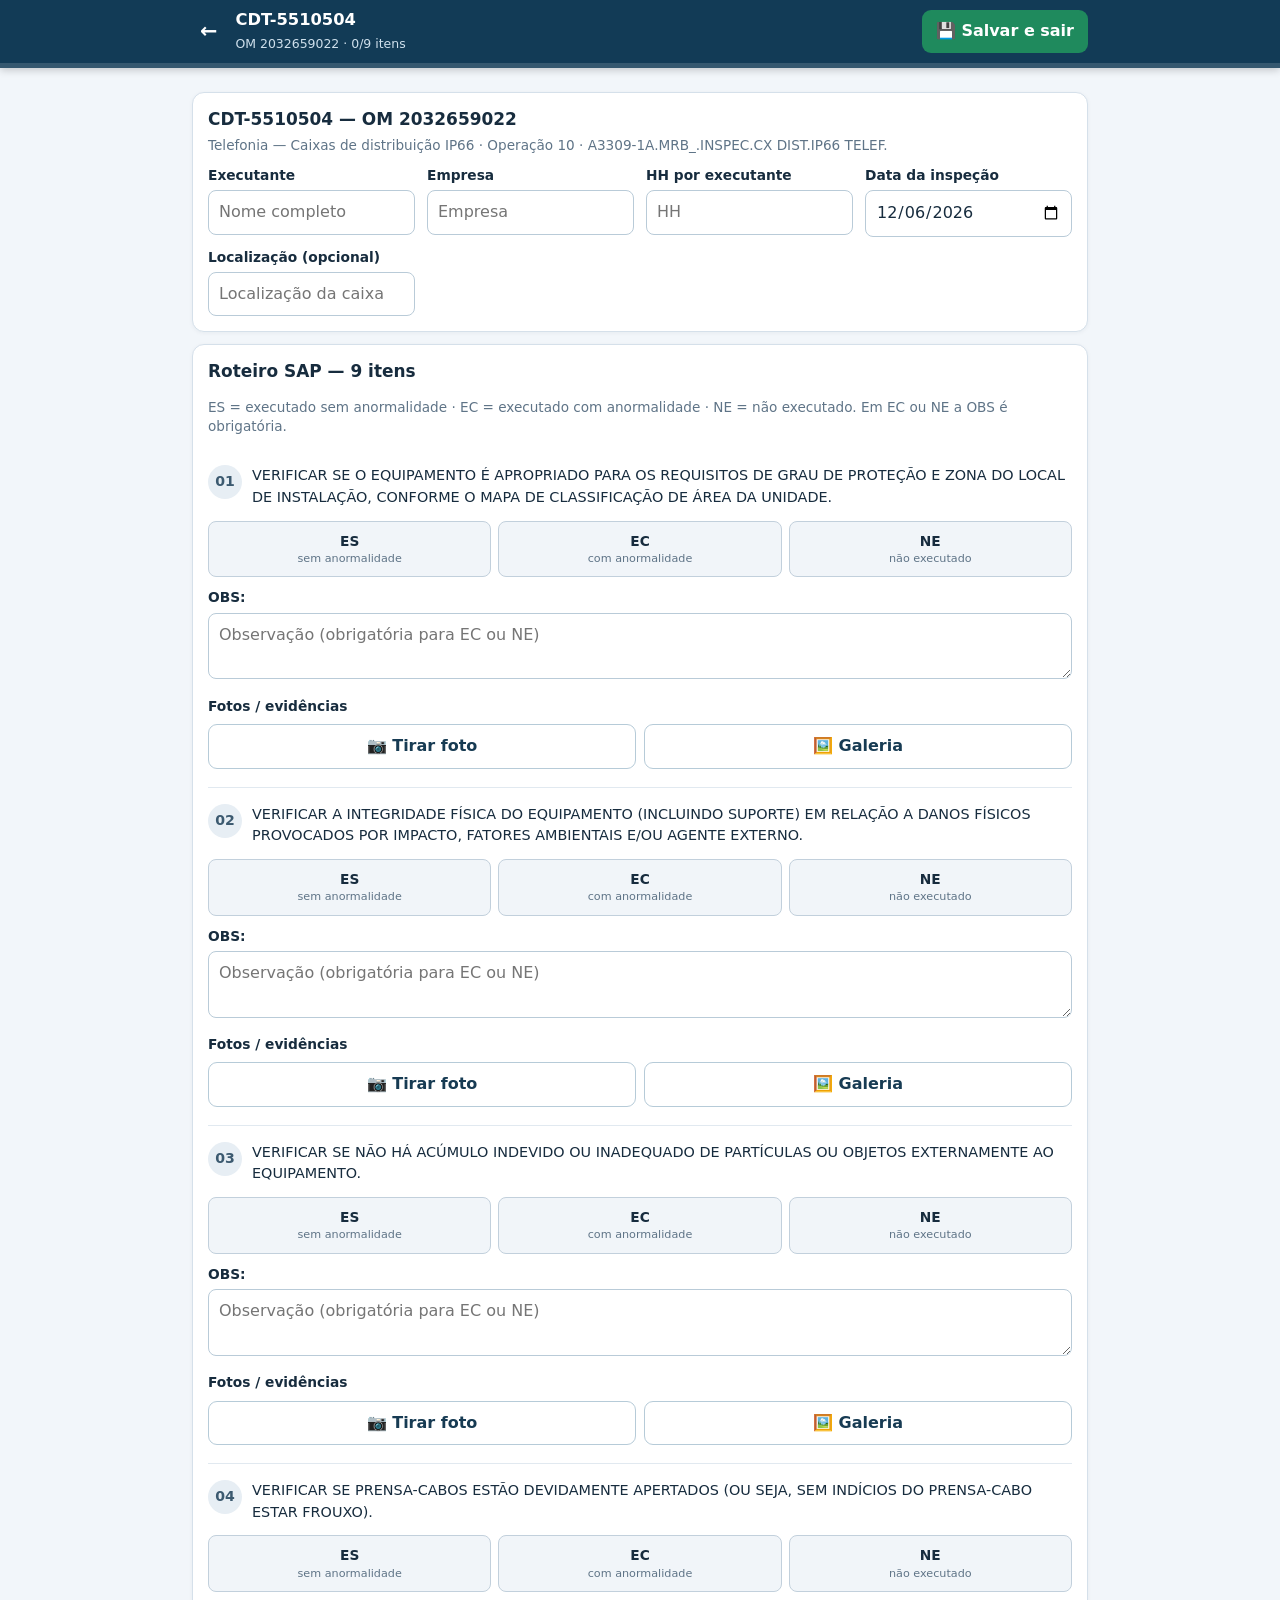
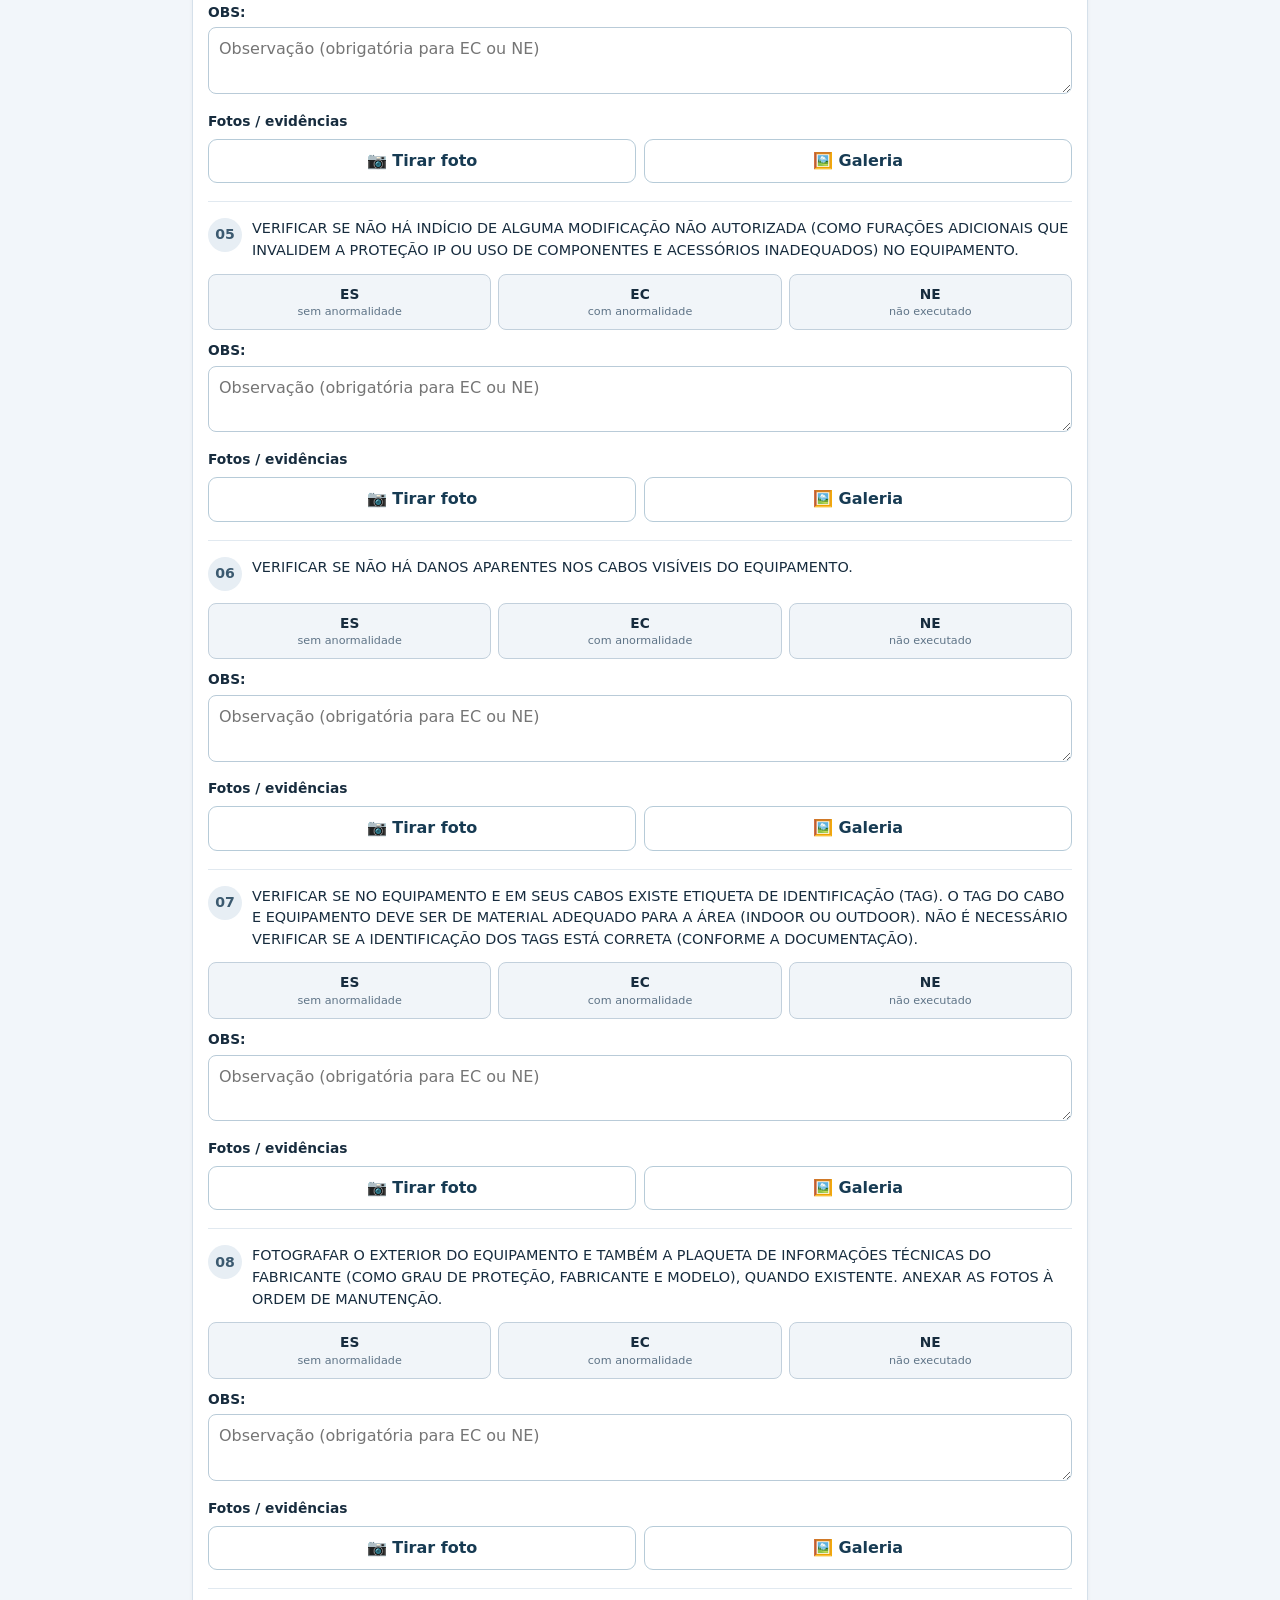
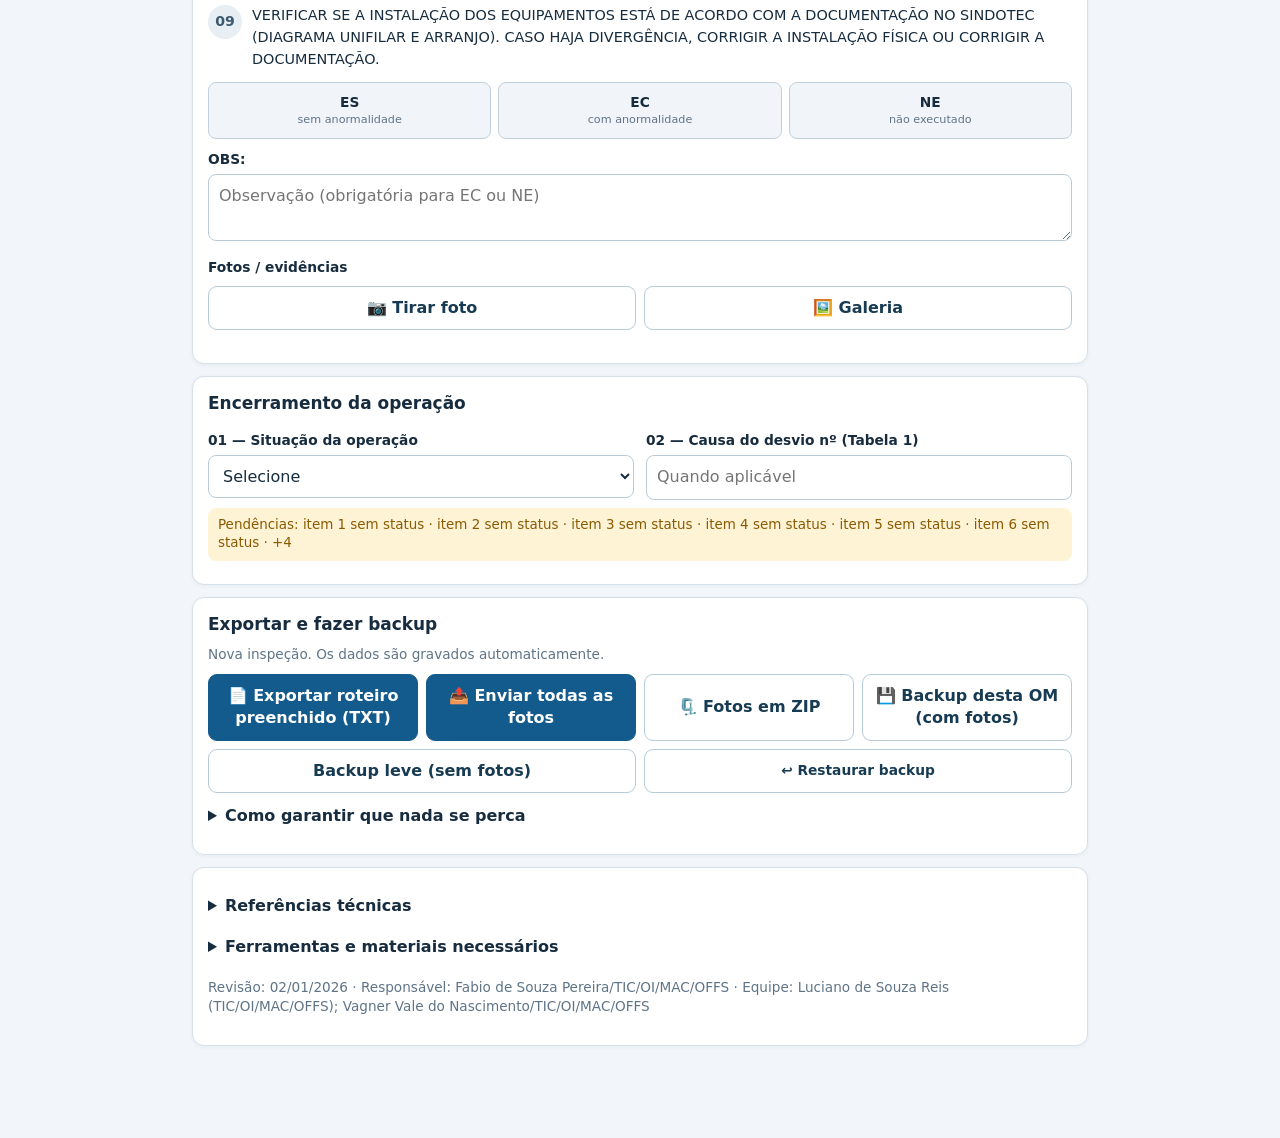
==== commit 1580859f: "Preservar links existentes e redirecionar para página unificada de preventivas" ====
--- a/cdt.html
+++ b/cdt.html
@@ -1,124 +1 @@
-<!doctype html><html lang="pt-BR"><head><meta charset="utf-8"><meta name="viewport" content="width=device-width,initial-scale=1"><meta name="theme-color" content="#123b56"><title>Preventiva CDT-5510504 | P76</title><style>
-:root{font-family:system-ui,-apple-system,Segoe UI,sans-serif;background:#f2f6fa;color:#1d3444}*{box-sizing:border-box}body{margin:0}header{background:#123b56;color:white;padding:20px 14px}header div,main{max-width:850px;margin:auto}h1{font-size:1.3rem;margin:0 0 6px}h2{font-size:1.08rem;margin:0 0 10px}main{padding:13px 12px 60px}.card{background:white;border:1px solid #d1dee8;padding:15px;border-radius:12px;margin:12px 0}label{font-size:.88rem;font-weight:600;display:block;margin:12px 0 5px}input:not([type=radio]):not([type=file]),select,textarea{font:inherit;width:100%;padding:10px;border:1px solid #b4c7d5;border-radius:8px}textarea{min-height:75px;resize:vertical}button{font:inherit;font-weight:600;border:1px solid #b7c8d5;background:#eff4fa;color:#123b56;border-radius:9px;padding:12px;cursor:pointer}.primary{background:#155b8d;color:white;border-color:#155b8d}.grid{display:grid;grid-template-columns:repeat(auto-fit,minmax(210px,1fr));gap:0 12px}.actions{display:flex;flex-wrap:wrap;gap:8px}.actions button{flex:1 1 170px}.item{border-top:1px solid #dae4ed;padding:16px 0}.item:first-child{border:0}.item h3{font-size:.97rem;line-height:1.5;margin:0 0 10px}.statuses{display:flex;gap:8px;margin:12px 0}.statuses label{position:relative;flex:1;margin:0}.statuses input{position:absolute;opacity:0}.statuses span{display:block;background:#f2f6fa;border:1px solid #c4d3de;border-radius:8px;text-align:center;padding:10px}.statuses input:checked+span{background:#155b8d;color:white;border-color:#155b8d}.hint{font-size:.82rem;color:#63788a;line-height:1.5}pre{font:inherit;font-size:.83rem;white-space:pre-wrap;overflow-wrap:anywhere}.photo{display:flex;justify-content:space-between;align-items:center;gap:5px;border-bottom:1px solid #e1e7ef;padding:7px 0;font-size:.86rem}.photo button{padding:5px 8px}.error{color:#b12e25}a{color:#155b8d} .photo-actions{display:flex;gap:8px;flex-wrap:wrap;margin:8px 0 12px}.photo-actions button{flex:1 1 145px;min-height:44px} .save-exit-bar{display:flex;justify-content:flex-end;gap:8px;margin:7px 0 14px}.save-exit-btn{background:#176b49!important;color:#fff!important;border:1px solid #176b49!important;border-radius:9px;min-height:46px;padding:11px 18px;font-weight:700}.save-exit-btn:disabled{opacity:.65;cursor:wait}</style></head><body>
-<header><div><h1>Preventiva Telecom — Telefonia IP66</h1><small>CDT-5510504 · OM 2032659022 · P-76</small></div></header>
-<main><div class="save-exit-bar"><button type="button" id="saveExit" class="save-exit-btn">💾 Salvar e sair</button></div><p><a href="./">← Voltar ao início</a></p>
-<section class="card"><h2>Dados da inspeção</h2><div class="hint">A3309-1A.MRB_.INSPEC.CX DIST.IP66 TELEF. · Operação 10</div><div class="grid">
-<div><label for="name">Executante</label><input id="name"></div><div><label for="company">Empresa</label><input id="company"></div><div><label for="hours">HH por executante</label><input id="hours" inputmode="decimal"></div><div><label for="date">Data</label><input id="date" type="date"></div><div><label for="location">Localização</label><input id="location"></div><div><label for="outcome">Situação da operação</label><select id="outcome"><option value="">Selecione</option><option>CONCLUÍDA</option><option>NÃO CONCLUÍDA</option><option>NÃO EXECUTADA</option></select></div><div><label for="deviation">Causa do desvio nº</label><input id="deviation"></div></div>
-<p class="hint">ES: executado sem anormalidade · EC: executado com anormalidade · NE: não executado. Registre observação em EC/NE.</p></section>
-<section class="card"><h2>Roteiro SAP — 9 itens</h2><div id="items"></div></section>
-<section class="card"><h2>Exportações e backup</h2><p class="hint" id="saved">Dados salvos no navegador; exporte backup para OneDrive corporativo.</p><div class="actions"><button class="primary" id="txt">Roteiro preenchido (TXT)</button><button id="backup">Backup JSON (fotos otimizadas)</button><button id="zip">Fotos ZIP</button><button id="shareBatch" class="primary">Compartilhar todas as fotos (lote)</button><button id="light">Backup leve SEM fotos</button></div><label for="restore">Restaurar backup JSON</label><input type="file" id="restore" accept=".json,application/json"><p class="hint">Se os arquivos grandes não aparecerem no OneDrive, use Compartilhar todas as fotos (lote) ou Enviar foto individualmente e o backup leve, que NÃO contém fotos. O app mantém cópias otimizadas para evitar perda após atualizar; os originais ficam em armazenamento separado no PDA quando houver espaço e devem ser exportados para o OneDrive. O JSON não inclui os originais. O armazenamento do navegador pode ser limpo pelo PDA, portanto confirme que o backup chegou ao OneDrive.</p></section>
-<section class="card"><details><summary>Referências técnicas</summary><pre id="refs"></pre></details><details><summary>Ferramentas e materiais</summary><pre id="materials"></pre></details><p class="hint">Revisão: 02/01/2026 · Responsável: Fabio de Souza Pereira/TIC/OI/MAC/OFFS · Equipe: Luciano de Souza Reis e Vagner Vale do Nascimento</p></section></main>
-<script>
-// IndexedDB can store substantially larger records than localStorage.
-// Never report an inspection as saved until the transaction commits.
-let storeDbPromise;
-function openPhotoStore(){
- if(!('indexedDB' in window))return Promise.reject(Error('IndexedDB indisponível neste navegador'));
- if(!storeDbPromise)storeDbPromise=new Promise((resolve,reject)=>{
-   const request=indexedDB.open('PreventivasTelecomP76Offline',2);
-   request.onupgradeneeded=()=>{if(!request.result.objectStoreNames.contains('records'))request.result.createObjectStore('records');if(!request.result.objectStoreNames.contains('originals'))request.result.createObjectStore('originals')};
-   request.onsuccess=()=>resolve(request.result);
-   request.onerror=()=>reject(request.error||Error('Falha ao abrir armazenamento'));
-   request.onblocked=()=>reject(Error('Banco bloqueado por outra aba'));
- }).catch(error=>{storeDbPromise=null;throw error});
- return storeDbPromise;
-}
-async function readPhotoStore(key){
- const database=await openPhotoStore();
- return new Promise((resolve,reject)=>{
-   const tx=database.transaction('records','readonly');
-   const request=tx.objectStore('records').get(key);
-   request.onsuccess=()=>resolve(request.result);
-   request.onerror=()=>reject(request.error||Error('Falha ao ler dados'));
- });
-}
-async function writePhotoStore(key,record){
- const database=await openPhotoStore();
- return new Promise((resolve,reject)=>{
-   const tx=database.transaction('records','readwrite');
-   tx.oncomplete=()=>resolve();
-   tx.onerror=()=>reject(tx.error||Error('Falha no salvamento'));
-   tx.onabort=()=>reject(tx.error||Error('Armazenamento cheio ou operação interrompida'));
-   tx.objectStore('records').put(record,key);
- });
-}
-
-async function saveOriginal(key,blob){
- const database=await openPhotoStore();
- return new Promise((resolve,reject)=>{const tx=database.transaction('originals','readwrite');tx.objectStore('originals').put(blob,key);tx.oncomplete=()=>resolve();tx.onerror=()=>reject(tx.error);tx.onabort=()=>reject(tx.error)});
-}
-async function loadOriginal(key){
- if(!key)return null;
- try{const database=await openPhotoStore();return await new Promise((resolve,reject)=>{const req=database.transaction('originals','readonly').objectStore('originals').get(key);req.onsuccess=()=>resolve(req.result||null);req.onerror=()=>reject(req.error)})}catch(e){return null}
-}
-function urlBlob(data,mime='image/jpeg'){const raw=atob(data.split(',')[1]),out=new Uint8Array(raw.length);for(let i=0;i<raw.length;i++)out[i]=raw.charCodeAt(i);return new Blob([out],{type:mime})}
-async function compactImage(data){const img=new Image();await new Promise((resolve,reject)=>{img.onload=resolve;img.onerror=reject;img.src=data});const scale=Math.min(1,1600/Math.max(img.width,img.height));const c=document.createElement('canvas');c.width=Math.max(1,Math.round(img.width*scale));c.height=Math.max(1,Math.round(img.height*scale));c.getContext('2d').drawImage(img,0,0,c.width,c.height);return c.toDataURL('image/jpeg',.76)}
-async function preparePhoto(file,key){
- const data=await new Promise((resolve,reject)=>{const r=new FileReader();r.onload=()=>resolve(r.result);r.onerror=()=>reject(r.error);r.readAsDataURL(file)});
- const compact=await compactImage(data);let originalSaved=false;
- try{await saveOriginal(key,file);originalSaved=true}catch(e){console.warn('Não foi possível salvar foto original',e)}
- return {data:compact,originalKey:originalSaved?key:null,optimized:true,originalMissing:!originalSaved};
-}
-async function bestPhotoBlob(photo){return await loadOriginal(photo.originalKey)||urlBlob(photo.data)}
-async function requestPersistentStorage(){if(navigator.storage?.persist){try{await navigator.storage.persist()}catch(e){}}}
-
-let saveChain=Promise.resolve();
-function durableSave(key,record,indicator,successClass){
- const snapshot=structuredClone(record);
- indicator.textContent='Salvando dados e fotografias no PDA…';
- saveChain=saveChain.catch(()=>{}).then(()=>writePhotoStore(key,snapshot));
- return saveChain.then(()=>{
-   indicator.textContent='Gravação concluída no PDA. Faça backup no OneDrive regularmente.';
-   indicator.className=successClass;
-   return true;
- }).catch(err=>{
-   indicator.textContent='ATENÇÃO: NÃO SALVO no PDA ('+(err?.message||err)+'). Não feche a página; envie as fotos ao OneDrive.';
-   indicator.className='error';
-   return false;
- });
-}
-
-const ITEMS=["VERIFICAR SE O EQUIPAMENTO É APROPRIADO PARA OS REQUISITOS DE GRAU DE PROTEÇÃO E ZONA DO LOCAL DE INSTALAÇÃO, CONFORME O MAPA DE CLASSIFICAÇÃO DE ÁREA DA UNIDADE.","VERIFICAR A INTEGRIDADE FÍSICA DO EQUIPAMENTO (INCLUINDO SUPORTE) EM RELAÇÃO A DANOS FÍSICOS PROVOCADOS POR IMPACTO, FATORES AMBIENTAIS E/OU AGENTE EXTERNO.","VERIFICAR SE NÃO HÁ ACÚMULO INDEVIDO OU INADEQUADO DE PARTÍCULAS OU OBJETOS EXTERNAMENTE AO EQUIPAMENTO.","VERIFICAR SE PRENSA-CABOS ESTÃO DEVIDAMENTE APERTADOS (OU SEJA, SEM INDÍCIOS DO PRENSA-CABO ESTAR FROUXO).","VERIFICAR SE NÃO HÁ INDÍCIO DE ALGUMA MODIFICAÇÃO NÃO AUTORIZADA (COMO FURAÇÕES ADICIONAIS QUE INVALIDEM A PROTEÇÃO IP OU USO DE COMPONENTES E ACESSÓRIOS INADEQUADOS) NO EQUIPAMENTO.","VERIFICAR SE NÃO HÁ DANOS APARENTES NOS CABOS VISÍVEIS DO EQUIPAMENTO.","VERIFICAR SE NO EQUIPAMENTO E EM SEUS CABOS EXISTE ETIQUETA DE IDENTIFICAÇÃO (TAG). O TAG DO CABO E EQUIPAMENTO DEVE SER DE MATERIAL ADEQUADO PARA A ÁREA (INDOOR OU OUTDOOR). NÃO É NECESSÁRIO VERIFICAR SE A IDENTIFICAÇÃO DOS TAGS ESTÁ CORRETA (CONFORME A DOCUMENTAÇÃO).","FOTOGRAFAR O EXTERIOR DO EQUIPAMENTO E TAMBÉM A PLAQUETA DE INFORMAÇÕES TÉCNICAS DO FABRICANTE (COMO GRAU DE PROTEÇÃO, FABRICANTE E MODELO), QUANDO EXISTENTE. ANEXAR AS FOTOS À ORDEM DE MANUTENÇÃO.","VERIFICAR SE A INSTALAÇÃO DOS EQUIPAMENTOS ESTÁ DE ACORDO COM A DOCUMENTAÇÃO NO SINDOTEC (DIAGRAMA UNIFILAR E ARRANJO). CASO HAJA DIVERGÊNCIA, CORRIGIR A INSTALAÇÃO FÍSICA OU CORRIGIR A DOCUMENTAÇÃO."],REFS="PE-1PBR-00208 - MANUAL DE SEGURANÇA (MS)\nPE-1PBR-00210 - MS - PERMISSÃO PARA TRABALHO\nPE-2E&P-00972 - PRESERVAÇÃO DE EQUIPAMENTOS E INSTALAÇÕES DE SUPERFÍCIE DO E&P\nPE-2E&P-00955 - INSPEÇÃO DE INSTALAÇÕES ELÉTRICAS EM ÁREAS CLASSIFICADAS NO E&P\nNR10 - SEGURANÇA EM INSTALAÇÕES E SERVIÇOS EM ELETRICIDADE\nNR37 - SEGURANÇA E SAÚDE EM PLATAFORMAS DE PETRÓLEO – ITEM 37.14.6 E 37.14.8\nABNT NBR IEC 61892-7 - INSTALAÇÕES ELÉTRICAS MARÍTIMAS – PARTE 7: ÁREAS CLASSIFICADAS\nABNT NBR IEC 60079-17 – ATMOSFERAS EXPLOSIVAS – PARTE 17: INSPEÇÃO E MANUTENÇÃO DE INSTALAÇÕES ELÉTRICAS\nMAPA DE CLASSIFICAÇÃO DE AREA DA UNIDADE\nPR-3000.00-5510-760-P17-022 - PRESERVAÇÃO DE EQUIPAMENTOS DE TELECOMUNICAÇÕES EM UNIDADES MARÍTIMAS, DISPONÍVEL NO SINDOTEC\nMANUAL DO EQUIPAMENTO\nFOLHA DE DADOS DO EQUIPAMENTO",MATERIALS="TRINCHA DE 2\"\nESCOVA COM CERDAS DE LATÃO\nCÂMERA OU PDA PARA FOTOGRAFAR O EQUIPAMENTO\nGRAXA LUBRIFICANTE PARA JUNTAS FLANGEADAS, ROSQUEADAS E PARAFUSOS\nPROTETIVO CEROSO COM VCI\nDIFUSOR VCI\nDESENGRAXANTE COM VCI\nINIBIDOR DE CORROSÃO VCI BASE AQUOSA\nPROTETIVO CEROSO COM VCI\nREMOVEDOR DE CORROSÃO EM GEL\nTRAPO\nFITA DE PETROLATO\nGRAXA DE SILICONE PARA O-RING\nVASELINA SÓLIDA",TAG='CDT-5510504',OM='2032659022',KEY='p76-telefonia-cdt-v1';
-const $=id=>document.getElementById(id),fields=['name','company','hours','date','location','outcome','deviation'];
-const newData=()=>({name:'',company:'',hours:'',date:'',location:'',outcome:'',deviation:'',nextPhoto:1,items:ITEMS.map(()=>({status:'',obs:'',photos:[]}))});
-let d=newData(),saveTimer;const esc=s=>String(s||'').replace(/[&<>"']/g,c=>({'&':'&amp;','<' : '&lt;','>':'&gt;','"':'&quot;',"'":'&#39;'}[c]));
-function save(){clearTimeout(saveTimer);$('saved').textContent='Alterações pendentes de gravação…';saveTimer=setTimeout(()=>persistNow(),300)}
-function persistNow(){clearTimeout(saveTimer);return durableSave(KEY,d,$('saved'),'hint')}
-$('saveExit').onclick=async()=>{const button=$('saveExit');button.disabled=true;button.textContent='Gravando no PDA…';try{const ok=await persistNow();if(ok){window.location.assign('./')}else{alert('Não foi possível confirmar a gravação. Os dados permanecem na tela: não feche a aba.');}}catch(e){alert('Falha ao salvar: '+e.message)}finally{button.disabled=false;button.textContent='💾 Salvar e sair'}};
-function seq(){let max=0;d.items.forEach(i=>i.photos.forEach(p=>max=Math.max(max,Number(p.seq)||0)));const n=Math.max(max+1,d.nextPhoto||1);d.nextPhoto=n+1;return n}
-function photoName(p){let ext=((p.name.match(/\.([a-z0-9]+)$/i)||[])[1]||(p.type||'image/jpeg').split('/')[1]||'jpg').replace(/[^a-z0-9]/gi,'').toLowerCase();return TAG+'_'+p.seq+'.'+ext}
-function draw(){fields.forEach(k=>$(k).value=d[k]||'');const root=$('items');root.replaceChildren();ITEMS.forEach((description,i)=>{const item=d.items[i],div=document.createElement('div');div.className='item';const title=document.createElement('h3');title.textContent=String(i+1).padStart(2,'0')+' — '+description;div.append(title);
-const radio=document.createElement('div');radio.className='statuses';for(const s of ['ES','EC','NE']){const l=document.createElement('label'),input=document.createElement('input'),span=document.createElement('span');input.type='radio';input.name='status'+i;input.value=s;input.checked=item.status===s;input.onchange=()=>{item.status=s;save()};span.textContent=s;l.append(input,span);radio.append(l)}div.append(radio);
-const ol=document.createElement('label');ol.textContent='OBS:';const ta=document.createElement('textarea');ta.value=item.obs;ta.placeholder='Obrigatória para EC/NE';ta.oninput=()=>{item.obs=ta.value;save()};div.append(ol,ta);
-const pl=document.createElement('label');pl.textContent='Adicionar fotos (resolução original)';
-const camera=document.createElement('input'),gallery=document.createElement('input');
-for(const el of [camera,gallery]){el.type='file';el.accept='image/*';el.style.position='absolute';el.style.width='1px';el.style.height='1px';el.style.opacity='0';el.style.pointerEvents='none';el.tabIndex=-1}
-camera.setAttribute('capture','environment');gallery.multiple=true;
-const onPhoto=async e=>{for(const f of Array.from(e.target.files||[])){try{const sequence=seq(),photo=await preparePhoto(f,'original-'+TAG+'-'+sequence);item.photos.push({name:f.name,type:f.type,seq:sequence,...photo});if(photo.originalMissing)alert('O PDA salvou uma cópia otimizada, mas não preservou o original. Envie o original ao OneDrive.')}catch(err){alert('Não foi possível ler a foto: '+err.message)}}const stored=await persistNow();draw();if(!stored)alert('A foto está visível, mas NÃO foi salva no PDA! Envie ao OneDrive antes de sair.')};
-camera.onchange=onPhoto;gallery.onchange=onPhoto;
-const options=document.createElement('div');options.className='photo-actions';
-const take=document.createElement('button');take.type='button';take.textContent='📷 Tirar foto';take.onclick=()=>camera.click();
-const choose=document.createElement('button');choose.type='button';choose.textContent='🖼️ Escolher da galeria';choose.onclick=()=>gallery.click();
-options.append(take,choose);div.append(pl,options,camera,gallery);
-item.photos.forEach((p,j)=>{const line=document.createElement('div');line.className='photo';const txt=document.createElement('span');txt.textContent=photoName(p);const b=document.createElement('button');b.textContent='Excluir';b.onclick=()=>{if(confirm('Excluir esta foto?')){item.photos.splice(j,1);save();draw()}};const send=document.createElement('button');send.textContent='Enviar foto';send.type='button';send.onclick=()=>shareOne(p,photoName(p));line.append(txt,send,b);div.append(line)});root.append(div)})}
-function toData(file){return new Promise((res,rej)=>{const r=new FileReader;r.onload=()=>res(r.result);r.onerror=()=>rej(Error('Falha de leitura'));r.readAsDataURL(file)})}
-fields.forEach(k=>$(k).addEventListener('input',()=>{d[k]=$(k).value;save()}));
-async function shareBatchPhotos(){const list=d.items.flatMap(item=>item.photos.map(p=>({p,name:photoName(p)})));if(!list.length){alert('Nenhuma foto registrada.');return}const mb=list.reduce((sum,x)=>sum+(x.p.data?.length||0)*0.75,0)/1048576;if(!confirm('Compartilhar '+list.length+' foto(s) de '+TAG+' em uma operação (aprox. '+mb.toFixed(1)+' MB)? O OneDrive poderá solicitar a pasta uma única vez.'))return;try{if(!navigator.share||!navigator.canShare){$('saved').textContent='Compartilhamento de vários arquivos não disponível no navegador.';return}const files=[];for(const x of list){const b=await bestPhotoBlob(x.p);files.push(new File([b],x.name,{type:b.type}))}if(!navigator.canShare({files})){$('saved').textContent='PDA não aceita o lote de '+files.length+' fotos ('+mb.toFixed(1)+' MB). Use envio individual.';return}await navigator.share({files,title:'Fotos '+TAG});$('saved').textContent='Compartilhamento do lote solicitado. Confira todas as fotos no OneDrive.'}catch(e){$('saved').textContent=e.name==='AbortError'?'Compartilhamento cancelado.':'Falha no compartilhamento: '+e.message}}
-async function shareOne(p,name){try{const b=await bestPhotoBlob(p),f=new File([b],name,{type:b.type});if(navigator.share&&navigator.canShare&&navigator.canShare({files:[f]})){await navigator.share({files:[f],title:name});$('saved').textContent='Compartilhamento solicitado para '+name+'. Confira no OneDrive.'}else{download(b,name);$('saved').textContent='Download solicitado para '+name+'. Confira no OneDrive.'}}catch(e){$('saved').textContent=e.name==='AbortError'?'Envio cancelado.':'Falha ao enviar '+name+': '+e.message}}
-function download(blob,name){const url=URL.createObjectURL(blob),a=document.createElement('a');a.href=url;a.download=name;document.body.append(a);a.click();a.remove();setTimeout(()=>URL.revokeObjectURL(url),30000)}
-$('txt').onclick=()=>{let err=[];d.items.forEach((v,i)=>{if(!v.status)err.push('Item '+(i+1)+' sem status');if(v.status!=='ES'&&v.status&&!v.obs.trim())err.push('Item '+(i+1)+' sem observação')});if(!d.outcome)err.push('Situação da operação não informada');if(err.length&&!confirm(err.join('\n')+'\nExportar mesmo assim?'))return;
-const date=d.date?new Date(d.date+'T12:00:00').toLocaleDateString('pt-BR',{weekday:'long',day:'numeric',month:'long',year:'numeric'}):'DATA NÃO INFORMADA';
-const lines=[OM+'        10        P.XXXXX.TEL.CAIXA DIST TELEF '+TAG,'',date,'','07:48','','A3309-1A.MRB_.INSPEC.CX DIST.IP66 TELEF.','','EXECUTANTE (S)','','NOME                                   ! EMPRESA  ! HH POR/EXEC',d.name+' ! '+d.company+' ! '+d.hours,'','PREVENTIVA TELECOM ANUAL - INSPECIONAR CAIXA DISTRIBUICAO IP66 TELEFONIA','','PARA STATUS DIFERENTES DE "ES" FAVOR ADICIONAR OBSERVAÇÕES.','','IDENTIFICAR CADA ITEM QUANTO A SUA EXECUÇÃO:','','( ES ) EXECUTADO SEM ANORMALIDADE','( EC ) EXECUTADO COM ANORMALIDADE','( NE ) NÃO EXECUTADO',''];
-d.items.forEach((x,i)=>{lines.push(String(i+1).padStart(2,'0')+' ( '+(x.status||'  ')+' ) '+ITEMS[i],'','OBS: '+x.obs);if(x.photos.length)lines.push('FOTOS: '+x.photos.map(photoName).join(', '));lines.push('')});
-lines.push('--------------------------------------------------------------','','REFERÊNCIAS TÉCNICAS:','',REFS,'','--------------------------------------------------------------','','FERRAMENTAS E MATERIAIS NECESSÁRIOS:','',MATERIALS,'','--------------------------------------------------------------','','Revisão: 02/01/2026','','Responsável:','-Fabio de Souza Pereira/TIC/OI/MAC/OFFS','','Equipe:','-Luciano de Souza Reis (TIC/OI/MAC/OFFS)','-Vagner Vale do Nascimento/TIC/OI/MAC/OFFS','','................................................................','','01-SITUAÇÃO DA OPERAÇÃO:','','( '+(d.outcome==='CONCLUÍDA'?'X':' ')+' ) CONCLUÍDA ( '+(d.outcome==='NÃO CONCLUÍDA'?'X':' ')+' ) NÃO CONCLUÍDA ( '+(d.outcome==='NÃO EXECUTADA'?'X':' ')+' ) NÃO EXECUTADA','','02-CAUSA DO DESVIO No. ( '+d.deviation+' ) - Usar Tabela 1');
-download(new Blob([lines.join('\r\n')],{type:'text/plain;charset=utf-8'}),OM+'_'+TAG+'_preenchida.txt')};
-$('backup').onclick=()=>{try{const b=new Blob([JSON.stringify({version:1,exported:new Date().toISOString(),record:d})],{type:'application/json'});$('saved').textContent='Backup de '+(b.size/1048576).toFixed(1)+' MB solicitado. Confira no OneDrive.';download(b,TAG+'_backup.json')}catch(e){$('saved').textContent='Falha na preparação: '+e.message}};
-$('light').onclick=()=>{const copy=JSON.parse(JSON.stringify(d));copy.items.forEach(it=>it.photos=[]);download(new Blob([JSON.stringify({version:1,exported:new Date().toISOString(),record:copy})],{type:'application/json'}),TAG+'_backup_SEM_FOTOS.json');$('saved').textContent='Backup SEM FOTOS solicitado. Envie as fotos individualmente.'};
-function bytes(s){return new TextEncoder().encode(s)}function dataBytes(data){const v=atob(data.split(',')[1]),a=new Uint8Array(v.length);for(let i=0;i<v.length;i++)a[i]=v.charCodeAt(i);return a}
-function crc32(b){let c=0xffffffff;for(const v of b){c^=v;for(let j=0;j<8;j++)c=(c>>>1)^((c&1)?0xedb88320:0)}return (c^0xffffffff)>>>0}
-function zip(files){let off=0;const chunks=[],central=[];function put(view,pos,num,size){for(let j=0;j<size;j++)view.setUint8(pos+j,(num>>>(8*j))&255)}for(const f of files){const name=bytes(f.name),payload=f.bytes,crc=crc32(payload),local=new Uint8Array(30+name.length),v=new DataView(local.buffer);put(v,0,0x04034b50,4);put(v,4,20,2);put(v,6,0x0800,2);put(v,14,crc,4);put(v,18,payload.length,4);put(v,22,payload.length,4);put(v,26,name.length,2);local.set(name,30);chunks.push(local,payload);const c=new Uint8Array(46+name.length),cv=new DataView(c.buffer);put(cv,0,0x02014b50,4);put(cv,4,20,2);put(cv,6,20,2);put(cv,8,0x0800,2);put(cv,16,crc,4);put(cv,20,payload.length,4);put(cv,24,payload.length,4);put(cv,28,name.length,2);put(cv,42,off,4);c.set(name,46);central.push(c);off+=local.length+payload.length}const end=new Uint8Array(22),ev=new DataView(end.buffer);put(ev,0,0x06054b50,4);put(ev,8,files.length,2);put(ev,10,files.length,2);put(ev,12,central.reduce((a,c)=>a+c.length,0),4);put(ev,16,off,4);return new Blob([...chunks,...central,end],{type:'application/zip'})}
-$('shareBatch').onclick=shareBatchPhotos;
-$('zip').onclick=async()=>{const list=d.items.flatMap(i=>i.photos.map(p=>({name:photoName(p),bytes:dataBytes(p.data)})));if(!list.length){alert('Nenhuma foto para exportar.');return}for(const entry of list){const photo=d.items.flatMap(x=>x.photos).find(p=>entry.name.includes('_'+p.seq+'.'));if(photo)entry.bytes=new Uint8Array(await (await bestPhotoBlob(photo)).arrayBuffer())}const b=zip(list);$('saved').textContent='ZIP de '+(b.size/1048576).toFixed(1)+' MB solicitado. Se falhar, use Enviar foto.';download(b,TAG+'_fotos.zip')};
-$('restore').onchange=async e=>{try{const v=JSON.parse(await e.target.files[0].text()).record;if(!v?.items||v.items.length!==9)throw Error('Backup incompatível');if(!confirm('Substituir os dados atuais?'))return;d=v;draw();const ok=await persistNow();alert(ok?'Backup restaurado e salvo.':'Backup carregado, mas NÃO foi salvo no PDA.') }catch(err){alert(err.message)}};
-$('refs').textContent=REFS;$('materials').textContent=MATERIALS;async function initOffline(){try{const stored=await readPhotoStore(KEY);if(stored?.items?.length===9){d=stored;$('saved').textContent='Registro recuperado do armazenamento persistente do PDA.'}else{const raw=localStorage.getItem(KEY);if(raw){const legacy=JSON.parse(raw);if(legacy.items?.length===9){d=legacy;await persistNow()}}else{d.date=new Date().toISOString().slice(0,10)}}}catch(e){$('saved').textContent='ATENÇÃO: armazenamento persistente indisponível: '+e.message+'. Dados podem ser perdidos ao atualizar.';$('saved').className='error';try{const raw=localStorage.getItem(KEY);if(raw){const legacy=JSON.parse(raw);if(legacy.items?.length===9)d=legacy}}catch(_){}}await requestPersistentStorage();draw()}initOffline();
-</script></body></html>+<!doctype html><html lang="pt-BR"><head><meta charset="utf-8"><meta name="viewport" content="width=device-width,initial-scale=1"><title>Abrindo preventiva…</title><script>/* Endereço antigo: redireciona para a preventiva padronizada (os dados salvos são trazidos automaticamente). */location.replace("preventiva.html?tag=CDT-5510504");</script></head><body><p style="font-family:system-ui;padding:20px">Abrindo preventiva… <a href="./">Ir ao início</a></p></body></html>
